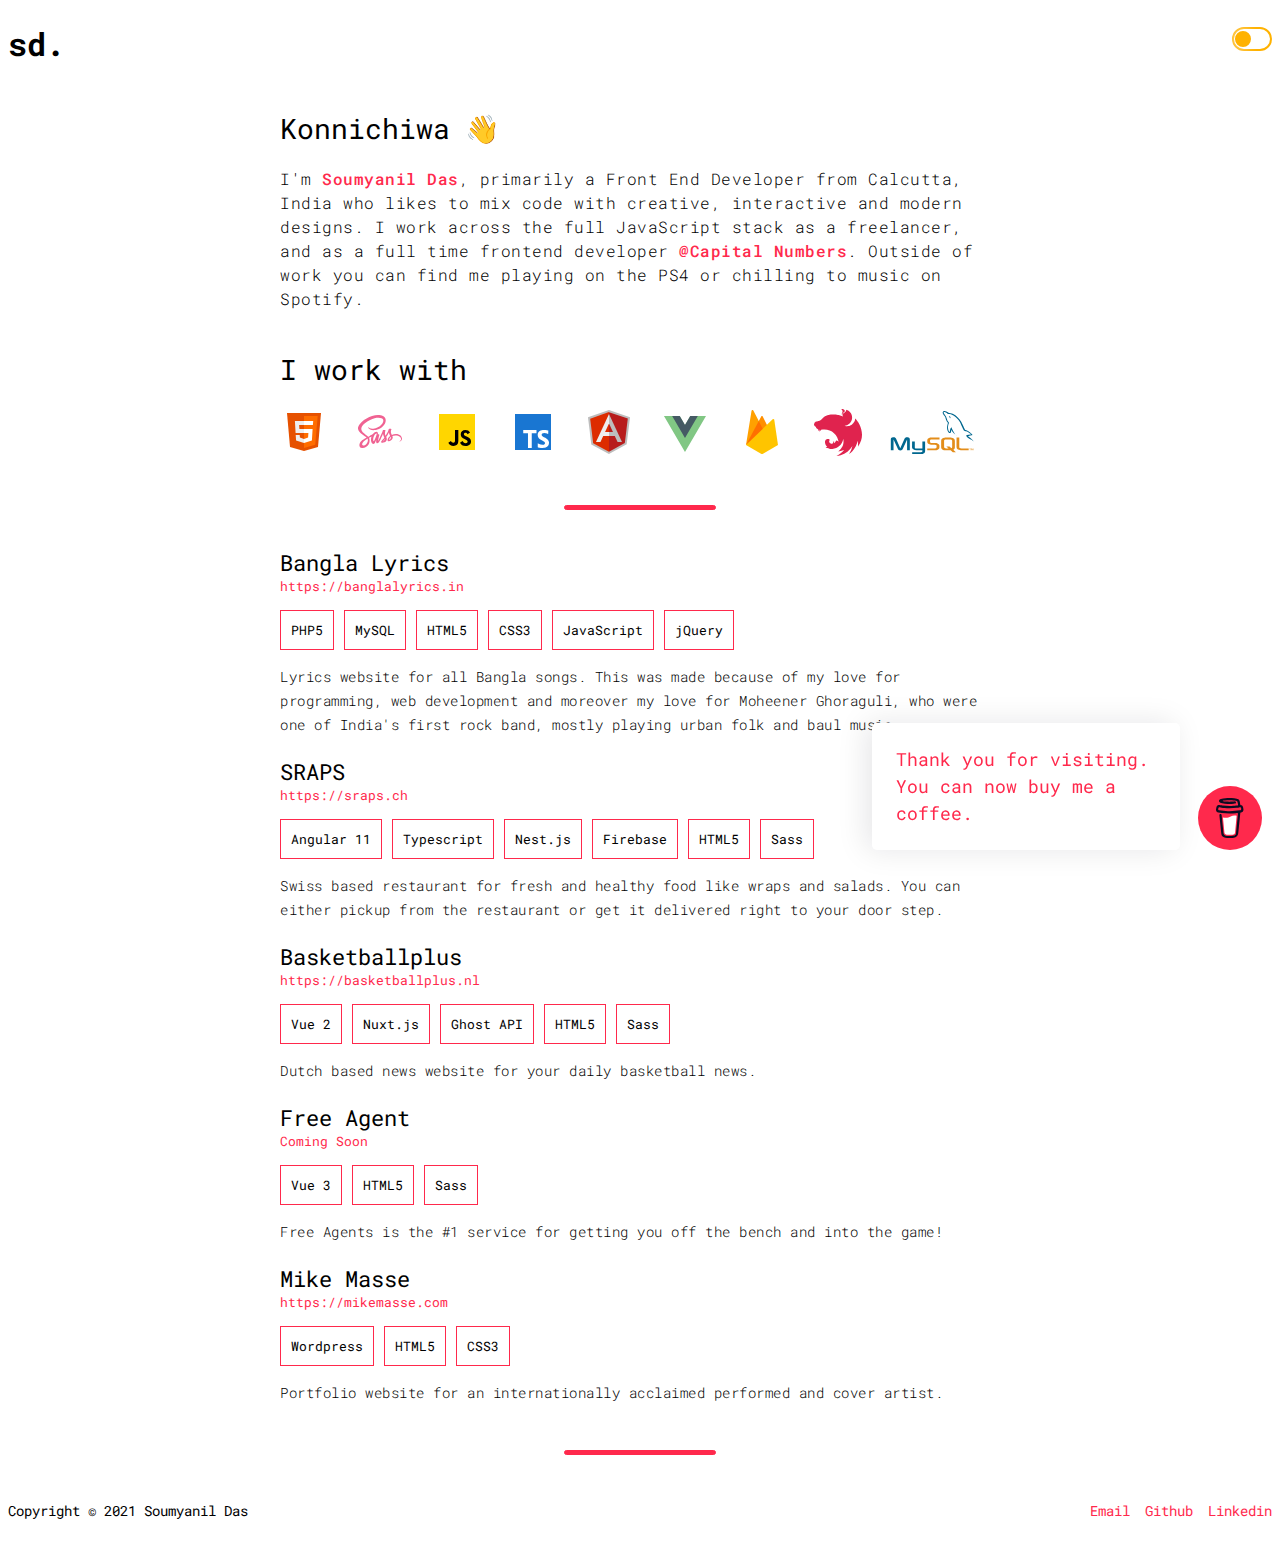
==== index.html @ 46178920 "added stack for each project listing. Fixed issue with light/dark mode" ====
<!DOCTYPE html>
<html lang="en">

<head>
  <meta charset="utf-8">
  <meta http-equiv="X-UA-Compatible" content="IE=edge">
  <meta name="viewport" content="width=device-width, initial-scale=1.0">
  <meta http-equiv="content-type" content="text/html; charset=utf-8">
  <meta name="description" content="Soumyanil Das, primarily a Front End Developer from Calcutta">

  <meta property="og:type" content="website">
  <meta property="og:title" content="Soumyanil Das | Front End Developer">
  <meta property="og:description" content="Soumyanil Das, primarily a Front End Developer from Calcutta">
  <meta property="og:url" content="https://www.soumyanildas.com/">
  <meta property="og:site_name" content="Soumyanil Das | Front End Developer">
  <link rel="icon" href="img/favicon.ico" type="image/x-icon">
  <link rel="apple-touch-icon" sizes="144x144" href="img/apple-touch-icon-ipad-retina.png" />
  <link rel="apple-touch-icon" sizes="114x114" href="img/apple-touch-icon-iphone-retina.png" />
  <link rel="apple-touch-icon" sizes="72x72" href="img/apple-touch-icon-ipad.png" />
  <link rel="apple-touch-icon" sizes="57x57" href="img/apple-touch-icon-iphone.png" />

  <link href="https://fonts.googleapis.com/css?family=Roboto+Mono:100,200,300,400,500,700" rel="stylesheet">
  <link rel="stylesheet" href="./css/style.min.css">
  <link rel="stylesheet" href="./css/animate.min.css">
  <title>Soumyanil Das | Front End Developer</title>
</head>

<body class="light">
  <div class="wrapper animated fadeIn">
    <header class="page-header">
      <nav>
        <h1 class="logo">sd.</h1>
        <div class="toggle-box">
          <input type="checkbox" name="checkbox1" id="toggle-box-checkbox" />
          <label for="toggle-box-checkbox" class="toggle-box-label-left"></label><label for="toggle-box-checkbox" class="toggle-box-label"></label>
        </div>
      </nav>
    </header>
    <main class="page-main">
      <section class="greetings">
        <span class="greetings-message"></span><span class="hello">👋</span>
      </section>
      <section class="about-me">
        <div>
          I'm <span class="highlight">Soumyanil Das</span>, primarily a Front End Developer from Calcutta, India who likes to mix code with creative,
          interactive and modern designs.
          I work across the full JavaScript stack as a freelancer, and as a full time frontend developer
          <a rel="nofollow" href="https://www.capitalnumbers.com" target="_blank">@Capital Numbers</a>. Outside of work
          you can find me
          playing on the PS4 or chilling
          to music on Spotify.
        </div>
      </section>
      <!-- <hr /> -->
      <section class="work-with">
        <div class="title">I work with</div>
        <div class="my-stack">
          <div class="stack-item" title="HTML5"><img src="./img/icons/html5.svg" alt="HTML5" /></div>
          <div class="stack-item" title="Sass"><img src="./img/icons/sass.svg" alt="Sass" /></div>
          <div class="stack-item" title="Javascript"><img src="./img/icons/javascript.svg" alt="Javascript" /></div>
          <div class="stack-item" title="Typescript"><img src="./img/icons/typescript.svg" alt="Typescript" /></div>
          <div class="stack-item" title="Angular"><img src="./img/icons/angular.svg" alt="Angular" /></div>
          <div class="stack-item" title="VueJS"><img src="./img/icons/vuejs.svg" alt="VueJS" /></div>
          <div class="stack-item" title="Firebase"><img src="./img/icons/firebase.svg" alt="Firebase" /></div>
          <div class="stack-item" title="NestJS"><img src="./img/icons/nestjs.svg" alt="NestJS" /></div>
          <div class="stack-item my-sql" title="MySQL"><img src="./img/icons/mysql.svg" alt="MySQL" /></div>
        </div>
      </section>
      <hr />
      <section class="portfolio-work">
        <section class="portfolio">
          <div class="portfolio-link-wrapper">
            <span class="portfolio-website">Bangla Lyrics</span>
            <span class="portfolio-link"><a href="https://banglalyrics.in" target="_blank">https://banglalyrics.in</a></span>
            <div class="portfolio-stack-wrapper">
              <div class="stack-name">PHP5</div>
              <div class="stack-name">MySQL</div>
              <div class="stack-name">HTML5</div>
              <div class="stack-name">CSS3</div>
              <div class="stack-name">JavaScript</div>
              <div class="stack-name">jQuery</div>
            </div>
          </div>
          <div class="portfolio-description">
            Lyrics website for all Bangla songs. This was made because of my love for programming, web development and
            moreover my love for Moheener Ghoraguli, who
            were one of India's first rock band, mostly playing urban folk and baul music.
          </div>
        </section>
        <section class="portfolio">
          <div class="portfolio-link-wrapper">
            <span class="portfolio-website">SRAPS</span>
            <span class="portfolio-link"><a href="https://sraps.ch" rel="nofollow" target="_blank">https://sraps.ch</a></span>
            <div class="portfolio-stack-wrapper">
              <div class="stack-name">Angular 11</div>
              <div class="stack-name">Typescript</div>
              <div class="stack-name">Nest.js</div>
              <div class="stack-name">Firebase</div>
              <div class="stack-name">HTML5</div>
              <div class="stack-name">Sass</div>
            </div>
          </div>
          <div class="portfolio-description">
            Swiss based restaurant for fresh and healthy food like wraps and salads. You can either pickup from the restaurant or get it delivered right to your door step.
          </div>
        </section>
        <section class="portfolio">
          <div class="portfolio-link-wrapper">
            <span class="portfolio-website">Basketballplus</span>
            <span class="portfolio-link"><a href="https://basketballplus.nl" rel="nofollow" target="_blank">https://basketballplus.nl</a></span>
            <div class="portfolio-stack-wrapper">
              <div class="stack-name">Vue 2</div>
              <div class="stack-name">Nuxt.js</div>
              <div class="stack-name">Ghost API</div>
              <div class="stack-name">HTML5</div>
              <div class="stack-name">Sass</div>
            </div>
          </div>
          <div class="portfolio-description">
            Dutch based news website for your daily basketball news.
          </div>
        </section>
        <section class="portfolio">
          <div class="portfolio-link-wrapper">
            <span class="portfolio-website">Free Agent</span>
            <span class="portfolio-link">Coming Soon</span>
            <div class="portfolio-stack-wrapper">
              <div class="stack-name">Vue 3</div>
              <div class="stack-name">HTML5</div>
              <div class="stack-name">Sass</div>
            </div>
          </div>
          <div class="portfolio-description">
            Free Agents is the #1 service for getting you off the bench and into the game!
          </div>
        </section>
        <section class="portfolio">
          <div class="portfolio-link-wrapper">
            <span class="portfolio-website">Mike Masse</span>
            <span class="portfolio-link"><a href="https://mikemasse.com" rel="nofollow" target="_blank">https://mikemasse.com</a></span>
            <div class="portfolio-stack-wrapper">
              <div class="stack-name">Wordpress</div>
              <div class="stack-name">HTML5</div>
              <div class="stack-name">CSS3</div>
            </div>
          </div>
          <div class="portfolio-description">
            Portfolio website for an internationally acclaimed performed and cover artist.
          </div>
        </section>
      </section>
      <hr />
    </main>
    <footer class="page-footer">
      <div class="copyright">
        Copyright &copy; 2021 Soumyanil Das
      </div>
      <ul>
        <li><a href="mailto:info@soumyanildas.com">Email</a></li>
        <li><a href="https://github.com/soumyanildas" target="_blank">Github</a></li>
        <li><a href="https://www.linkedin.com/in/soumyanil-das/" target="_blank">Linkedin</a></li>
      </ul>
    </footer>
    <div class="buy-me-coffee-widget">
      <div class="buy-me-coffee">
        <a href="https://www.buymeacoffee.com/soumyanil" target="_blank" rel="nofollow" class="coffee-cup">
          <img src="./img/coffee-cup.svg" alt="coffee-cup">
        </a>
        <div class="buy-me-coffee-text">
          Thank you for visiting. You can now buy me a coffee.
        </div>
      </div>
    </div>
  </div>
  <script src="js/main.min.js"></script>
</body>

</html>
---- css/style.min.css ----
::selection{background:#ff294c;color:#fff}::-moz-selection{background:#ff294c;color:#fff}*{font-family:"Roboto Mono"}body.light{background-color:#fff;color:#000}body.dark{background-color:#000;color:#fff}.wrapper{display:flex;flex-direction:column;min-height:100%}.page-header nav{display:flex;flex-wrap:wrap;justify-content:space-between;align-items:center}.page-header nav ul{list-style-type:none;display:inline-flex}.page-header nav ul li a{color:#ff294c;text-decoration:none}.page-header nav ul li a:hover{text-decoration:underline}.page-header nav .logo{margin-top:14px;font-size:32px}.page-header nav .logo.dark{color:#fff}.page-header nav .logo.light{color:#000}.page-main{display:flex;flex-direction:column;justify-content:center;align-items:center;min-height:600px;max-width:720px;padding:24px 0;margin:auto;width:100%}.page-main .greetings{width:100%}.page-main .greetings .greetings-message{font-size:28px}.page-main .greetings .hello{font-size:28px;margin-left:15px}.page-main .title{width:100%;font-size:28px}.page-main .about-me{width:100%;margin-top:20px;letter-spacing:.5px;font-weight:300;line-height:24px}.page-main .about-me .highlight{color:#ff294c;font-weight:500}.page-main .about-me a{color:#ff294c;text-decoration:none;font-weight:500}.page-main .about-me a:hover{text-decoration:underline}.page-main .work-with{width:100%;margin-top:40px;margin-bottom:20px}.page-main .work-with .title{width:100%;font-size:28px}.page-main .work-with .my-stack{display:flex;align-items:center;justify-content:space-between;flex-wrap:wrap}.page-main .work-with .my-stack .stack-item{margin-right:25px;margin-top:20px}.page-main .work-with .my-stack .stack-item img{width:48px}.page-main .work-with .my-stack .ionic img,.page-main .work-with .my-stack .my-sql img{width:85px}.page-main hr{margin-top:25px;width:150px;height:3px;border:1px solid #ff294c;background-color:#ff294c;border-radius:5px}.page-main .portfolio-work{margin-top:10px;margin-bottom:20px}.page-main .portfolio-work .portfolio{width:100%;margin-top:20px}.page-main .portfolio-work .portfolio .portfolio-link-wrapper{display:flex;flex-direction:column}.page-main .portfolio-work .portfolio .portfolio-link-wrapper .portfolio-website{font-size:22px}.page-main .portfolio-work .portfolio .portfolio-link-wrapper .portfolio-link{font-size:13px;color:#ff294c}.page-main .portfolio-work .portfolio .portfolio-link-wrapper .portfolio-link a{color:#ff294c;text-decoration:none}.page-main .portfolio-work .portfolio .portfolio-link-wrapper .portfolio-link a:hover{text-decoration:underline}.page-main .portfolio-work .portfolio .portfolio-link-wrapper .portfolio-stack-wrapper{display:flex}@media (max-width:575.98px){.page-main .portfolio-work .portfolio .portfolio-link-wrapper .portfolio-stack-wrapper{flex-wrap:wrap}}.page-main .portfolio-work .portfolio .portfolio-link-wrapper .portfolio-stack-wrapper .stack-name{margin-top:15px;margin-right:10px;border:1px solid #ff294c;padding:10px;font-size:13px;cursor:pointer}@media (max-width:575.98px){.page-main .portfolio-work .portfolio .portfolio-link-wrapper .portfolio-stack-wrapper .stack-name{padding:8px;font-size:12px}}.page-main .portfolio-work .portfolio .portfolio-link-wrapper .portfolio-stack-wrapper .stack-name:hover{background-color:#ff294c}.page-main .portfolio-work .portfolio .portfolio-description{margin-top:15px;letter-spacing:.5px;font-weight:300;line-height:24px;font-size:14px}.page-footer{display:flex;justify-content:space-between;align-items:center;margin-top:0;font-size:14px}@media (max-width:575.98px){.page-footer{flex-direction:column;justify-content:center}}.page-footer ul{list-style-type:none;display:inline-flex}@media (max-width:575.98px){.page-footer ul{padding-left:0}}.page-footer ul li a{color:#ff294c;text-decoration:none;margin-left:15px}@media (max-width:575.98px){.page-footer ul li a{margin-left:0;margin-right:15px}}.page-footer ul li a:hover{text-decoration:underline}.toggle-box-label-left:empty{margin-left:-10px}.toggle-box-label-left:before{box-sizing:border-box;margin:0;padding:0;-webkit-transition:.25s ease-in-out;-moz-transition:.25s ease-in-out;-o-transition:.25s ease-in-out;transition:.25s ease-in-out;outline:0;content:"";display:block;position:absolute;z-index:1;line-height:34px;text-indent:40px;height:16px;width:16px;margin:4px -5px 4px 4px;-webkit-border-radius:100%;-moz-border-radius:100%;border-radius:100%;right:26px;bottom:0;background:#ffb200;transform:rotate(-45deg);box-shadow:0 0 10px #fff}.toggle-box-label-left:after{box-sizing:border-box;margin:0;padding:0;-webkit-transition:.25s ease-in-out;-moz-transition:.25s ease-in-out;-o-transition:.25s ease-in-out;transition:.25s ease-in-out;outline:0;content:"";display:inline-block;width:40px;height:24px;-webkit-border-radius:16px;-moz-border-radius:16px;border-radius:16px;background:rgba(255,255,255,.15);vertical-align:middle;border:2px solid #ffb200}.toggle-box input[type=checkbox]{position:absolute;top:-5000px;height:0;width:0;opacity:0;border:none;outline:0}.toggle-box input[type=checkbox]:active{position:absolute;top:-5000px;height:0;width:0;opacity:0;border:none;outline:0}.toggle-box input[type=checkbox]:checked+.toggle-box-label-left{color:rgba(149,149,149,.51);font-weight:400}.toggle-box input[type=checkbox]:checked+.toggle-box-label-left:before{right:17px;box-shadow:5px 5px 0 0 #eee;background:0 0}.toggle-box input[type=checkbox]:checked+.toggle-box-label-left:after{background:rgba(0,0,0,.15);border:2px solid #fff}.toggle-box input[type=checkbox]:checked+.toggle-box-label-left+.toggle-box-label{color:rgba(250,250,250,.51);font-weight:700}.toggle-box label{display:inline-block;position:relative;padding:0;margin-bottom:20px;font-size:14px;line-height:16px;cursor:pointer;color:rgba(149,149,149,.51);font-weight:400}.toggle-box input[type=checkbox]+.toggle-box-label-left{color:rgba(250,250,250,.51);font-weight:700}.buy-me-coffee-widget{position:fixed;bottom:50px;right:18px}.buy-me-coffee-widget .buy-me-coffee{background-color:#ff294c;width:64px;height:64px;border-radius:50%;display:flex}.buy-me-coffee-widget .buy-me-coffee .coffee-cup{width:100%;display:flex;justify-content:center;align-items:center;outline:0}.buy-me-coffee-widget .buy-me-coffee .coffee-cup:hover+.buy-me-coffee-text{opacity:1}.buy-me-coffee-widget .buy-me-coffee .coffee-cup img{width:40px;height:40px}.buy-me-coffee-widget .buy-me-coffee .buy-me-coffee-text{opacity:0;position:fixed;width:auto;max-width:260px;bottom:50px;right:100px;background-color:#fff;color:#ff294c;border-radius:5px;font-size:18px;line-height:1.5;box-shadow:rgba(13,12,34,.1) -6px 0 30px;padding:23px 24px;-webkit-transition:opacity .5s ease;-moz-transition:opacity .5s ease;-o-transition:opacity .5s ease;transition:opacity .5s ease}
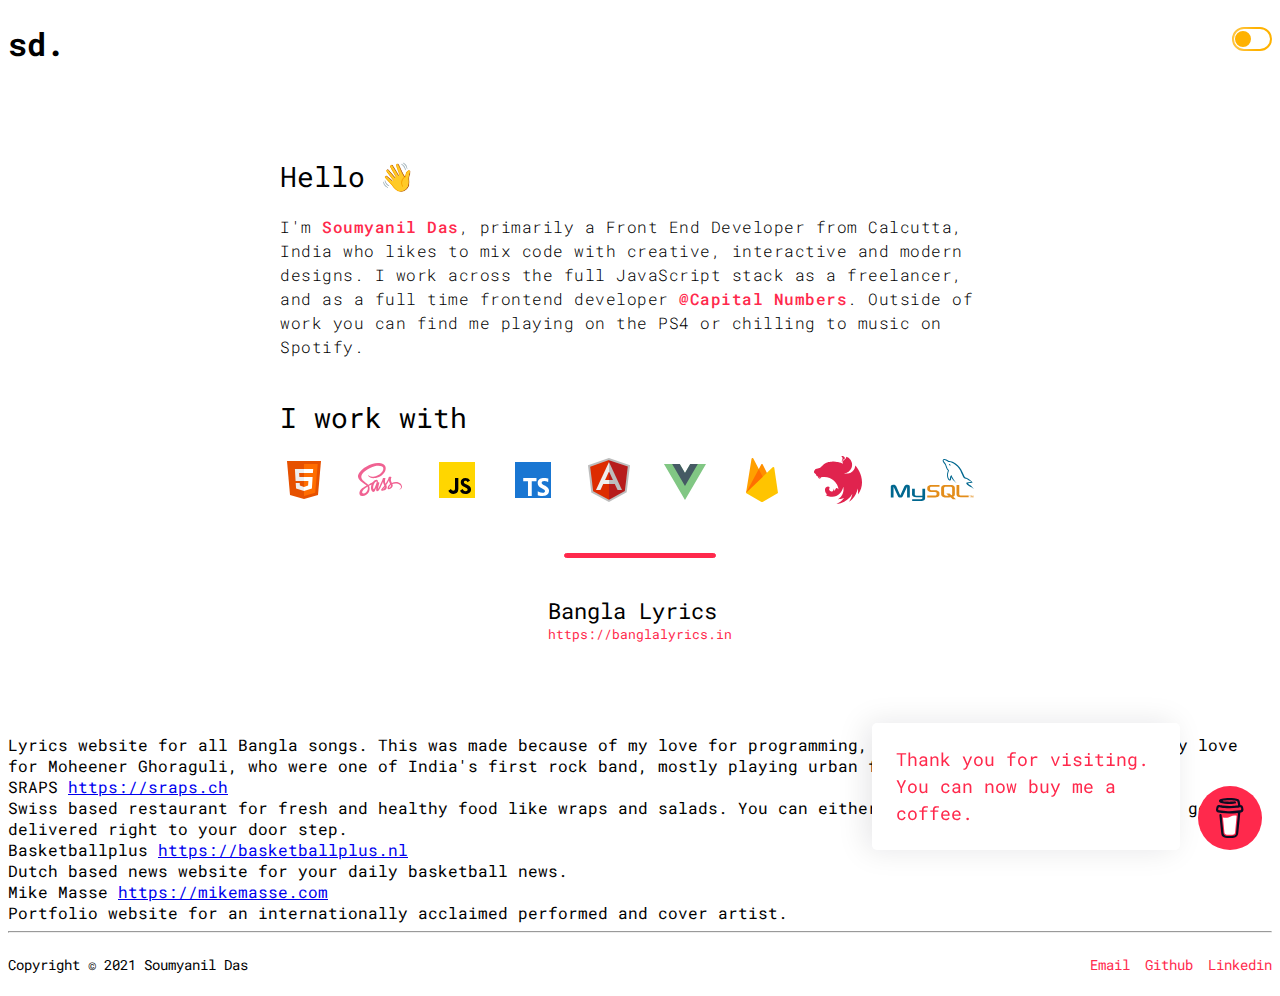
==== commit f632f19e: "removed freeagent; removed tech stack for projects" ====
--- a/index.html
+++ b/index.html
@@ -72,13 +72,6 @@
           <div class="portfolio-link-wrapper">
             <span class="portfolio-website">Bangla Lyrics</span>
             <span class="portfolio-link"><a href="https://banglalyrics.in" target="_blank">https://banglalyrics.in</a></span>
-            <div class="portfolio-stack-wrapper">
-              <div class="stack-name">PHP5</div>
-              <div class="stack-name">MySQL</div>
-              <div class="stack-name">HTML5</div>
-              <div class="stack-name">CSS3</div>
-              <div class="stack-name">JavaScript</div>
-              <div class="stack-name">jQuery</div>
             </div>
           </div>
           <div class="portfolio-description">
@@ -91,13 +84,6 @@
           <div class="portfolio-link-wrapper">
             <span class="portfolio-website">SRAPS</span>
             <span class="portfolio-link"><a href="https://sraps.ch" rel="nofollow" target="_blank">https://sraps.ch</a></span>
-            <div class="portfolio-stack-wrapper">
-              <div class="stack-name">Angular 11</div>
-              <div class="stack-name">Typescript</div>
-              <div class="stack-name">Nest.js</div>
-              <div class="stack-name">Firebase</div>
-              <div class="stack-name">HTML5</div>
-              <div class="stack-name">Sass</div>
             </div>
           </div>
           <div class="portfolio-description">
@@ -108,12 +94,6 @@
           <div class="portfolio-link-wrapper">
             <span class="portfolio-website">Basketballplus</span>
             <span class="portfolio-link"><a href="https://basketballplus.nl" rel="nofollow" target="_blank">https://basketballplus.nl</a></span>
-            <div class="portfolio-stack-wrapper">
-              <div class="stack-name">Vue 2</div>
-              <div class="stack-name">Nuxt.js</div>
-              <div class="stack-name">Ghost API</div>
-              <div class="stack-name">HTML5</div>
-              <div class="stack-name">Sass</div>
             </div>
           </div>
           <div class="portfolio-description">
@@ -122,27 +102,8 @@
         </section>
         <section class="portfolio">
           <div class="portfolio-link-wrapper">
-            <span class="portfolio-website">Free Agent</span>
-            <span class="portfolio-link">Coming Soon</span>
-            <div class="portfolio-stack-wrapper">
-              <div class="stack-name">Vue 3</div>
-              <div class="stack-name">HTML5</div>
-              <div class="stack-name">Sass</div>
-            </div>
-          </div>
-          <div class="portfolio-description">
-            Free Agents is the #1 service for getting you off the bench and into the game!
-          </div>
-        </section>
-        <section class="portfolio">
-          <div class="portfolio-link-wrapper">
             <span class="portfolio-website">Mike Masse</span>
             <span class="portfolio-link"><a href="https://mikemasse.com" rel="nofollow" target="_blank">https://mikemasse.com</a></span>
-            <div class="portfolio-stack-wrapper">
-              <div class="stack-name">Wordpress</div>
-              <div class="stack-name">HTML5</div>
-              <div class="stack-name">CSS3</div>
-            </div>
           </div>
           <div class="portfolio-description">
             Portfolio website for an internationally acclaimed performed and cover artist.
--- a/css/style.min.css
+++ b/css/style.min.css
@@ -1 +1 @@
-::selection{background:#ff294c;color:#fff}::-moz-selection{background:#ff294c;color:#fff}*{font-family:"Roboto Mono"}body.light{background-color:#fff;color:#000}body.dark{background-color:#000;color:#fff}.wrapper{display:flex;flex-direction:column;min-height:100%}.page-header nav{display:flex;flex-wrap:wrap;justify-content:space-between;align-items:center}.page-header nav ul{list-style-type:none;display:inline-flex}.page-header nav ul li a{color:#ff294c;text-decoration:none}.page-header nav ul li a:hover{text-decoration:underline}.page-header nav .logo{margin-top:14px;font-size:32px}.page-header nav .logo.dark{color:#fff}.page-header nav .logo.light{color:#000}.page-main{display:flex;flex-direction:column;justify-content:center;align-items:center;min-height:600px;max-width:720px;padding:24px 0;margin:auto;width:100%}.page-main .greetings{width:100%}.page-main .greetings .greetings-message{font-size:28px}.page-main .greetings .hello{font-size:28px;margin-left:15px}.page-main .title{width:100%;font-size:28px}.page-main .about-me{width:100%;margin-top:20px;letter-spacing:.5px;font-weight:300;line-height:24px}.page-main .about-me .highlight{color:#ff294c;font-weight:500}.page-main .about-me a{color:#ff294c;text-decoration:none;font-weight:500}.page-main .about-me a:hover{text-decoration:underline}.page-main .work-with{width:100%;margin-top:40px;margin-bottom:20px}.page-main .work-with .title{width:100%;font-size:28px}.page-main .work-with .my-stack{display:flex;align-items:center;justify-content:space-between;flex-wrap:wrap}.page-main .work-with .my-stack .stack-item{margin-right:25px;margin-top:20px}.page-main .work-with .my-stack .stack-item img{width:48px}.page-main .work-with .my-stack .ionic img,.page-main .work-with .my-stack .my-sql img{width:85px}.page-main hr{margin-top:25px;width:150px;height:3px;border:1px solid #ff294c;background-color:#ff294c;border-radius:5px}.page-main .portfolio-work{margin-top:10px;margin-bottom:20px}.page-main .portfolio-work .portfolio{width:100%;margin-top:20px}.page-main .portfolio-work .portfolio .portfolio-link-wrapper{display:flex;flex-direction:column}.page-main .portfolio-work .portfolio .portfolio-link-wrapper .portfolio-website{font-size:22px}.page-main .portfolio-work .portfolio .portfolio-link-wrapper .portfolio-link{font-size:13px;color:#ff294c}.page-main .portfolio-work .portfolio .portfolio-link-wrapper .portfolio-link a{color:#ff294c;text-decoration:none}.page-main .portfolio-work .portfolio .portfolio-link-wrapper .portfolio-link a:hover{text-decoration:underline}.page-main .portfolio-work .portfolio .portfolio-link-wrapper .portfolio-stack-wrapper{display:flex}@media (max-width:575.98px){.page-main .portfolio-work .portfolio .portfolio-link-wrapper .portfolio-stack-wrapper{flex-wrap:wrap}}.page-main .portfolio-work .portfolio .portfolio-link-wrapper .portfolio-stack-wrapper .stack-name{margin-top:15px;margin-right:10px;border:1px solid #ff294c;padding:10px;font-size:13px;cursor:pointer}@media (max-width:575.98px){.page-main .portfolio-work .portfolio .portfolio-link-wrapper .portfolio-stack-wrapper .stack-name{padding:8px;font-size:12px}}.page-main .portfolio-work .portfolio .portfolio-link-wrapper .portfolio-stack-wrapper .stack-name:hover{background-color:#ff294c}.page-main .portfolio-work .portfolio .portfolio-description{margin-top:15px;letter-spacing:.5px;font-weight:300;line-height:24px;font-size:14px}.page-footer{display:flex;justify-content:space-between;align-items:center;margin-top:0;font-size:14px}@media (max-width:575.98px){.page-footer{flex-direction:column;justify-content:center}}.page-footer ul{list-style-type:none;display:inline-flex}@media (max-width:575.98px){.page-footer ul{padding-left:0}}.page-footer ul li a{color:#ff294c;text-decoration:none;margin-left:15px}@media (max-width:575.98px){.page-footer ul li a{margin-left:0;margin-right:15px}}.page-footer ul li a:hover{text-decoration:underline}.toggle-box-label-left:empty{margin-left:-10px}.toggle-box-label-left:before{box-sizing:border-box;margin:0;padding:0;-webkit-transition:.25s ease-in-out;-moz-transition:.25s ease-in-out;-o-transition:.25s ease-in-out;transition:.25s ease-in-out;outline:0;content:"";display:block;position:absolute;z-index:1;line-height:34px;text-indent:40px;height:16px;width:16px;margin:4px -5px 4px 4px;-webkit-border-radius:100%;-moz-border-radius:100%;border-radius:100%;right:26px;bottom:0;background:#ffb200;transform:rotate(-45deg);box-shadow:0 0 10px #fff}.toggle-box-label-left:after{box-sizing:border-box;margin:0;padding:0;-webkit-transition:.25s ease-in-out;-moz-transition:.25s ease-in-out;-o-transition:.25s ease-in-out;transition:.25s ease-in-out;outline:0;content:"";display:inline-block;width:40px;height:24px;-webkit-border-radius:16px;-moz-border-radius:16px;border-radius:16px;background:rgba(255,255,255,.15);vertical-align:middle;border:2px solid #ffb200}.toggle-box input[type=checkbox]{position:absolute;top:-5000px;height:0;width:0;opacity:0;border:none;outline:0}.toggle-box input[type=checkbox]:active{position:absolute;top:-5000px;height:0;width:0;opacity:0;border:none;outline:0}.toggle-box input[type=checkbox]:checked+.toggle-box-label-left{color:rgba(149,149,149,.51);font-weight:400}.toggle-box input[type=checkbox]:checked+.toggle-box-label-left:before{right:17px;box-shadow:5px 5px 0 0 #eee;background:0 0}.toggle-box input[type=checkbox]:checked+.toggle-box-label-left:after{background:rgba(0,0,0,.15);border:2px solid #fff}.toggle-box input[type=checkbox]:checked+.toggle-box-label-left+.toggle-box-label{color:rgba(250,250,250,.51);font-weight:700}.toggle-box label{display:inline-block;position:relative;padding:0;margin-bottom:20px;font-size:14px;line-height:16px;cursor:pointer;color:rgba(149,149,149,.51);font-weight:400}.toggle-box input[type=checkbox]+.toggle-box-label-left{color:rgba(250,250,250,.51);font-weight:700}.buy-me-coffee-widget{position:fixed;bottom:50px;right:18px}.buy-me-coffee-widget .buy-me-coffee{background-color:#ff294c;width:64px;height:64px;border-radius:50%;display:flex}.buy-me-coffee-widget .buy-me-coffee .coffee-cup{width:100%;display:flex;justify-content:center;align-items:center;outline:0}.buy-me-coffee-widget .buy-me-coffee .coffee-cup:hover+.buy-me-coffee-text{opacity:1}.buy-me-coffee-widget .buy-me-coffee .coffee-cup img{width:40px;height:40px}.buy-me-coffee-widget .buy-me-coffee .buy-me-coffee-text{opacity:0;position:fixed;width:auto;max-width:260px;bottom:50px;right:100px;background-color:#fff;color:#ff294c;border-radius:5px;font-size:18px;line-height:1.5;box-shadow:rgba(13,12,34,.1) -6px 0 30px;padding:23px 24px;-webkit-transition:opacity .5s ease;-moz-transition:opacity .5s ease;-o-transition:opacity .5s ease;transition:opacity .5s ease}+::selection{background:#ff294c;color:#fff}::-moz-selection{background:#ff294c;color:#fff}*{font-family:"Roboto Mono"}body.light{background-color:#fff;color:#000}body.dark{background-color:#000;color:#fff}.wrapper{display:flex;flex-direction:column;min-height:100%}.page-header nav{display:flex;flex-wrap:wrap;justify-content:space-between;align-items:center}.page-header nav ul{list-style-type:none;display:inline-flex}.page-header nav ul li a{color:#ff294c;text-decoration:none}.page-header nav ul li a:hover{text-decoration:underline}.page-header nav .logo{margin-top:14px;font-size:32px}.page-main{display:flex;flex-direction:column;justify-content:center;align-items:center;min-height:600px;max-width:720px;padding:24px 0;margin:auto;width:100%}.page-main .greetings{width:100%}.page-main .greetings .greetings-message{font-size:28px}.page-main .greetings .hello{font-size:28px;margin-left:15px}.page-main .title{width:100%;font-size:28px}.page-main .about-me{width:100%;margin-top:20px;letter-spacing:.5px;font-weight:300;line-height:24px}.page-main .about-me .highlight{color:#ff294c;font-weight:500}.page-main .about-me a{color:#ff294c;text-decoration:none;font-weight:500}.page-main .about-me a:hover{text-decoration:underline}.page-main .work-with{width:100%;margin-top:40px;margin-bottom:20px}.page-main .work-with .title{width:100%;font-size:28px}.page-main .work-with .my-stack{display:flex;align-items:center;justify-content:space-between;flex-wrap:wrap}.page-main .work-with .my-stack .stack-item{margin-right:25px;margin-top:20px}.page-main .work-with .my-stack .stack-item img{width:48px}.page-main .work-with .my-stack .ionic img,.page-main .work-with .my-stack .my-sql img{width:85px}.page-main hr{margin-top:25px;width:150px;height:3px;border:1px solid #ff294c;background-color:#ff294c;border-radius:5px}.page-main .portfolio-work{margin-top:10px;margin-bottom:20px}.page-main .portfolio-work .portfolio{width:100%;margin-top:20px}.page-main .portfolio-work .portfolio .portfolio-link-wrapper{display:flex;flex-direction:column}.page-main .portfolio-work .portfolio .portfolio-link-wrapper .portfolio-website{font-size:22px}.page-main .portfolio-work .portfolio .portfolio-link-wrapper .portfolio-link{font-size:13px;color:#ff294c}.page-main .portfolio-work .portfolio .portfolio-link-wrapper .portfolio-link a{color:#ff294c;text-decoration:none}.page-main .portfolio-work .portfolio .portfolio-link-wrapper .portfolio-link a:hover{text-decoration:underline}.page-main .portfolio-work .portfolio .portfolio-link-wrapper .portfolio-stack-wrapper{display:flex}@media (max-width:575.98px){.page-main .portfolio-work .portfolio .portfolio-link-wrapper .portfolio-stack-wrapper{flex-wrap:wrap}}.page-main .portfolio-work .portfolio .portfolio-link-wrapper .portfolio-stack-wrapper .stack-name{margin-top:15px;margin-right:10px;border:1px solid #ff294c;padding:10px;font-size:13px;cursor:pointer}@media (max-width:575.98px){.page-main .portfolio-work .portfolio .portfolio-link-wrapper .portfolio-stack-wrapper .stack-name{padding:8px;font-size:12px}}.page-main .portfolio-work .portfolio .portfolio-link-wrapper .portfolio-stack-wrapper .stack-name:hover{background-color:#ff294c}.page-main .portfolio-work .portfolio .portfolio-description{margin-top:15px;letter-spacing:.5px;font-weight:300;line-height:24px;font-size:14px}.light .stack-name:hover{color:#fff}.page-footer{display:flex;justify-content:space-between;align-items:center;margin-top:0;font-size:14px}@media (max-width:575.98px){.page-footer{flex-direction:column;justify-content:center}}.page-footer ul{list-style-type:none;display:inline-flex}@media (max-width:575.98px){.page-footer ul{padding-left:0}}.page-footer ul li a{color:#ff294c;text-decoration:none;margin-left:15px}@media (max-width:575.98px){.page-footer ul li a{margin-left:0;margin-right:15px}}.page-footer ul li a:hover{text-decoration:underline}.toggle-box-label-left:empty{margin-left:-10px}.toggle-box-label-left:before{box-sizing:border-box;margin:0;padding:0;-webkit-transition:.25s ease-in-out;-moz-transition:.25s ease-in-out;-o-transition:.25s ease-in-out;transition:.25s ease-in-out;outline:0;content:"";display:block;position:absolute;z-index:1;line-height:34px;text-indent:40px;height:16px;width:16px;margin:4px -5px 4px 4px;-webkit-border-radius:100%;-moz-border-radius:100%;border-radius:100%;right:26px;bottom:0;background:#ffb200;transform:rotate(-45deg);box-shadow:0 0 10px #fff}.toggle-box-label-left:after{box-sizing:border-box;margin:0;padding:0;-webkit-transition:.25s ease-in-out;-moz-transition:.25s ease-in-out;-o-transition:.25s ease-in-out;transition:.25s ease-in-out;outline:0;content:"";display:inline-block;width:40px;height:24px;-webkit-border-radius:16px;-moz-border-radius:16px;border-radius:16px;background:rgba(255,255,255,.15);vertical-align:middle;border:2px solid #ffb200}.toggle-box input[type=checkbox]{position:absolute;top:-5000px;height:0;width:0;opacity:0;border:none;outline:0}.toggle-box input[type=checkbox]:active{position:absolute;top:-5000px;height:0;width:0;opacity:0;border:none;outline:0}.toggle-box input[type=checkbox]:checked+.toggle-box-label-left{color:rgba(149,149,149,.51);font-weight:400}.toggle-box input[type=checkbox]:checked+.toggle-box-label-left:before{right:17px;box-shadow:5px 5px 0 0 #eee;background:0 0}.toggle-box input[type=checkbox]:checked+.toggle-box-label-left:after{background:rgba(0,0,0,.15);border:2px solid #fff}.toggle-box input[type=checkbox]:checked+.toggle-box-label-left+.toggle-box-label{color:rgba(250,250,250,.51);font-weight:700}.toggle-box label{display:inline-block;position:relative;padding:0;margin-bottom:20px;font-size:14px;line-height:16px;cursor:pointer;color:rgba(149,149,149,.51);font-weight:400}.toggle-box input[type=checkbox]+.toggle-box-label-left{color:rgba(250,250,250,.51);font-weight:700}.buy-me-coffee-widget{position:fixed;bottom:50px;right:18px}.buy-me-coffee-widget .buy-me-coffee{background-color:#ff294c;width:64px;height:64px;border-radius:50%;display:flex}.buy-me-coffee-widget .buy-me-coffee .coffee-cup{width:100%;display:flex;justify-content:center;align-items:center;outline:0}.buy-me-coffee-widget .buy-me-coffee .coffee-cup:hover+.buy-me-coffee-text{opacity:1}.buy-me-coffee-widget .buy-me-coffee .coffee-cup img{width:40px;height:40px}.buy-me-coffee-widget .buy-me-coffee .buy-me-coffee-text{opacity:0;position:fixed;width:auto;max-width:260px;bottom:50px;right:100px;background-color:#fff;color:#ff294c;border-radius:5px;font-size:18px;line-height:1.5;box-shadow:rgba(13,12,34,.1) -6px 0 30px;padding:23px 24px;-webkit-transition:opacity .5s ease;-moz-transition:opacity .5s ease;-o-transition:opacity .5s ease;transition:opacity .5s ease}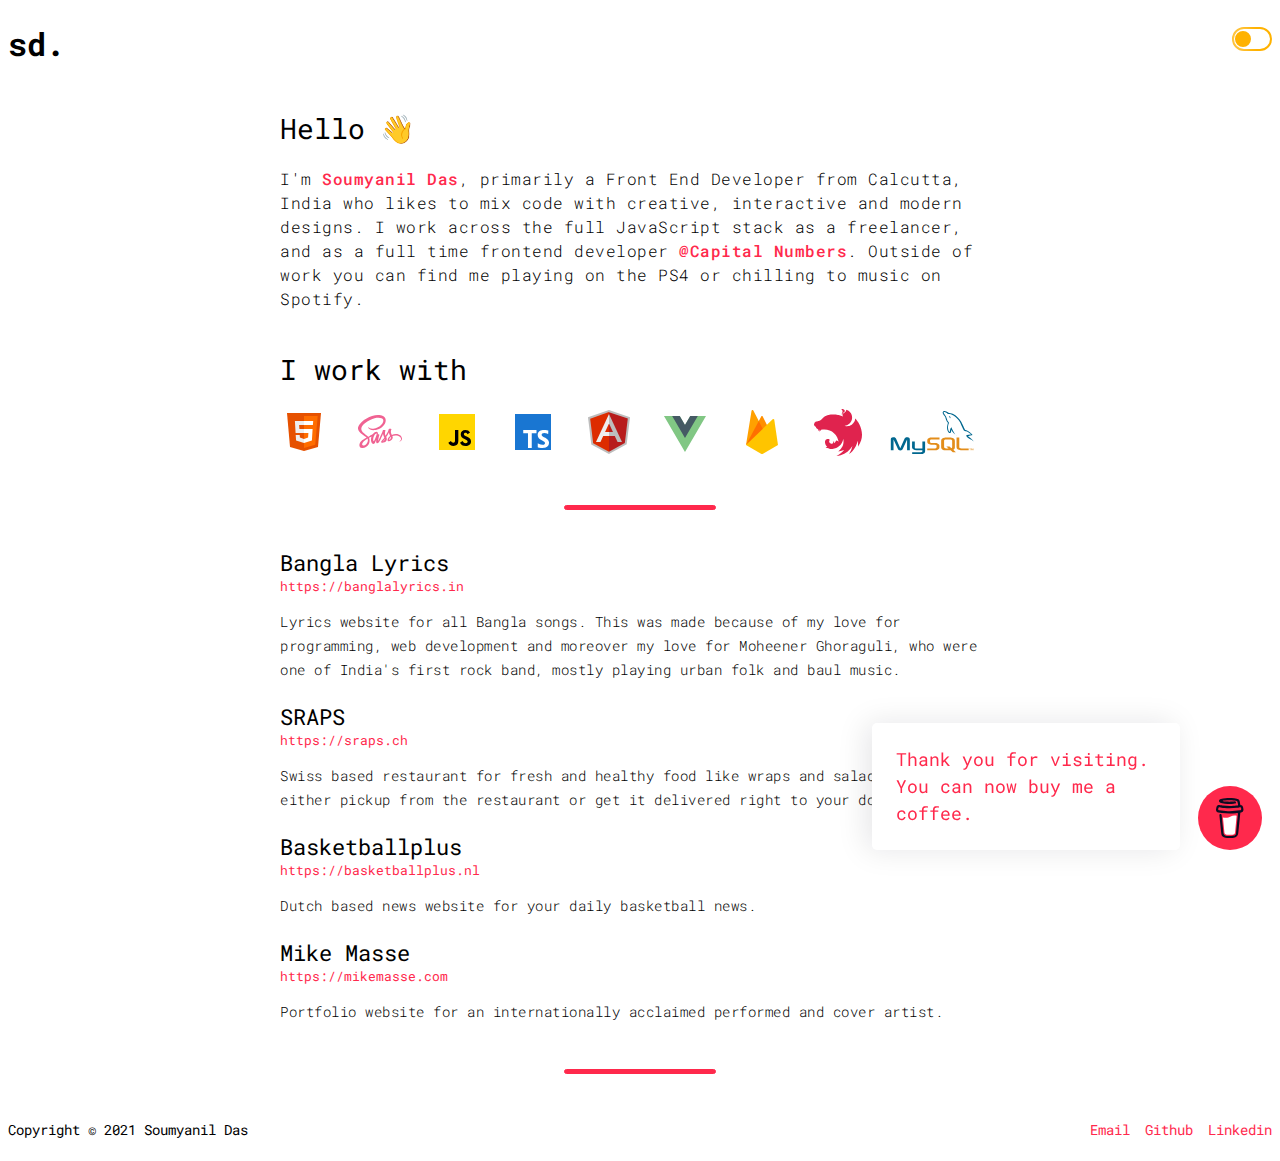
==== commit d1779dd7: "Fixed HTML structure" ====
--- a/index.html
+++ b/index.html
@@ -72,7 +72,6 @@
           <div class="portfolio-link-wrapper">
             <span class="portfolio-website">Bangla Lyrics</span>
             <span class="portfolio-link"><a href="https://banglalyrics.in" target="_blank">https://banglalyrics.in</a></span>
-            </div>
           </div>
           <div class="portfolio-description">
             Lyrics website for all Bangla songs. This was made because of my love for programming, web development and
@@ -84,7 +83,6 @@
           <div class="portfolio-link-wrapper">
             <span class="portfolio-website">SRAPS</span>
             <span class="portfolio-link"><a href="https://sraps.ch" rel="nofollow" target="_blank">https://sraps.ch</a></span>
-            </div>
           </div>
           <div class="portfolio-description">
             Swiss based restaurant for fresh and healthy food like wraps and salads. You can either pickup from the restaurant or get it delivered right to your door step.
@@ -94,7 +92,6 @@
           <div class="portfolio-link-wrapper">
             <span class="portfolio-website">Basketballplus</span>
             <span class="portfolio-link"><a href="https://basketballplus.nl" rel="nofollow" target="_blank">https://basketballplus.nl</a></span>
-            </div>
           </div>
           <div class="portfolio-description">
             Dutch based news website for your daily basketball news.
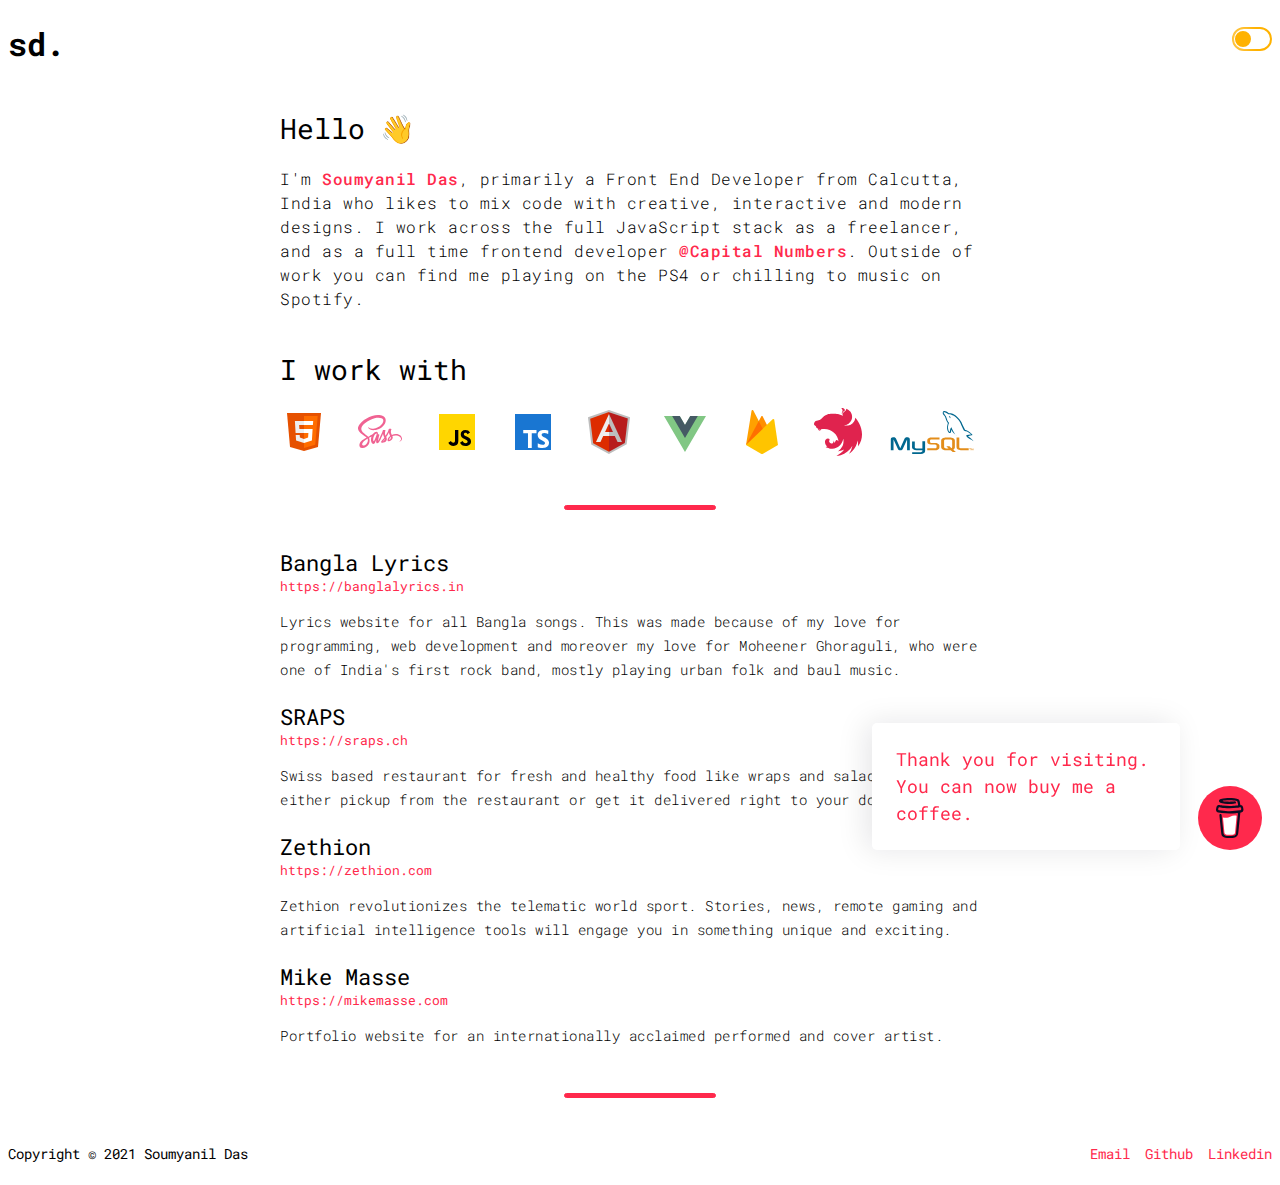
==== commit 998dd30b: "Updated portfolio; Added width and height to images" ====
--- a/index.html
+++ b/index.html
@@ -55,15 +55,15 @@
       <section class="work-with">
         <div class="title">I work with</div>
         <div class="my-stack">
-          <div class="stack-item" title="HTML5"><img src="./img/icons/html5.svg" alt="HTML5" /></div>
-          <div class="stack-item" title="Sass"><img src="./img/icons/sass.svg" alt="Sass" /></div>
-          <div class="stack-item" title="Javascript"><img src="./img/icons/javascript.svg" alt="Javascript" /></div>
-          <div class="stack-item" title="Typescript"><img src="./img/icons/typescript.svg" alt="Typescript" /></div>
-          <div class="stack-item" title="Angular"><img src="./img/icons/angular.svg" alt="Angular" /></div>
-          <div class="stack-item" title="VueJS"><img src="./img/icons/vuejs.svg" alt="VueJS" /></div>
-          <div class="stack-item" title="Firebase"><img src="./img/icons/firebase.svg" alt="Firebase" /></div>
-          <div class="stack-item" title="NestJS"><img src="./img/icons/nestjs.svg" alt="NestJS" /></div>
-          <div class="stack-item my-sql" title="MySQL"><img src="./img/icons/mysql.svg" alt="MySQL" /></div>
+          <div class="stack-item" title="HTML5"><img src="./img/icons/html5.svg" alt="HTML5" width="48" height="48"/></div>
+          <div class="stack-item" title="Sass"><img src="./img/icons/sass.svg" alt="Sass" width="48" height="48"/></div>
+          <div class="stack-item" title="Javascript"><img src="./img/icons/javascript.svg" alt="Javascript" width="48" height="48"/></div>
+          <div class="stack-item" title="Typescript"><img src="./img/icons/typescript.svg" alt="Typescript" width="48" height="48"/></div>
+          <div class="stack-item" title="Angular"><img src="./img/icons/angular.svg" alt="Angular" width="48" height="48"/></div>
+          <div class="stack-item" title="VueJS"><img src="./img/icons/vuejs.svg" alt="VueJS" width="48" height="48"/></div>
+          <div class="stack-item" title="Firebase"><img src="./img/icons/firebase.svg" alt="Firebase" width="48" height="48"/></div>
+          <div class="stack-item" title="NestJS"><img src="./img/icons/nestjs.svg" alt="NestJS" width="48" height="48"/></div>
+          <div class="stack-item my-sql" title="MySQL"><img src="./img/icons/mysql.svg" alt="MySQL" width="85" height="45"/></div>
         </div>
       </section>
       <hr />
@@ -90,11 +90,11 @@
         </section>
         <section class="portfolio">
           <div class="portfolio-link-wrapper">
-            <span class="portfolio-website">Basketballplus</span>
-            <span class="portfolio-link"><a href="https://basketballplus.nl" rel="nofollow" target="_blank">https://basketballplus.nl</a></span>
+            <span class="portfolio-website">Zethion</span>
+            <span class="portfolio-link"><a href="https://zethion.com" rel="nofollow" target="_blank">https://zethion.com</a></span>
           </div>
           <div class="portfolio-description">
-            Dutch based news website for your daily basketball news.
+            Zethion revolutionizes the telematic world sport. Stories, news, remote gaming and artificial intelligence tools will engage you in something unique and exciting.
           </div>
         </section>
         <section class="portfolio">
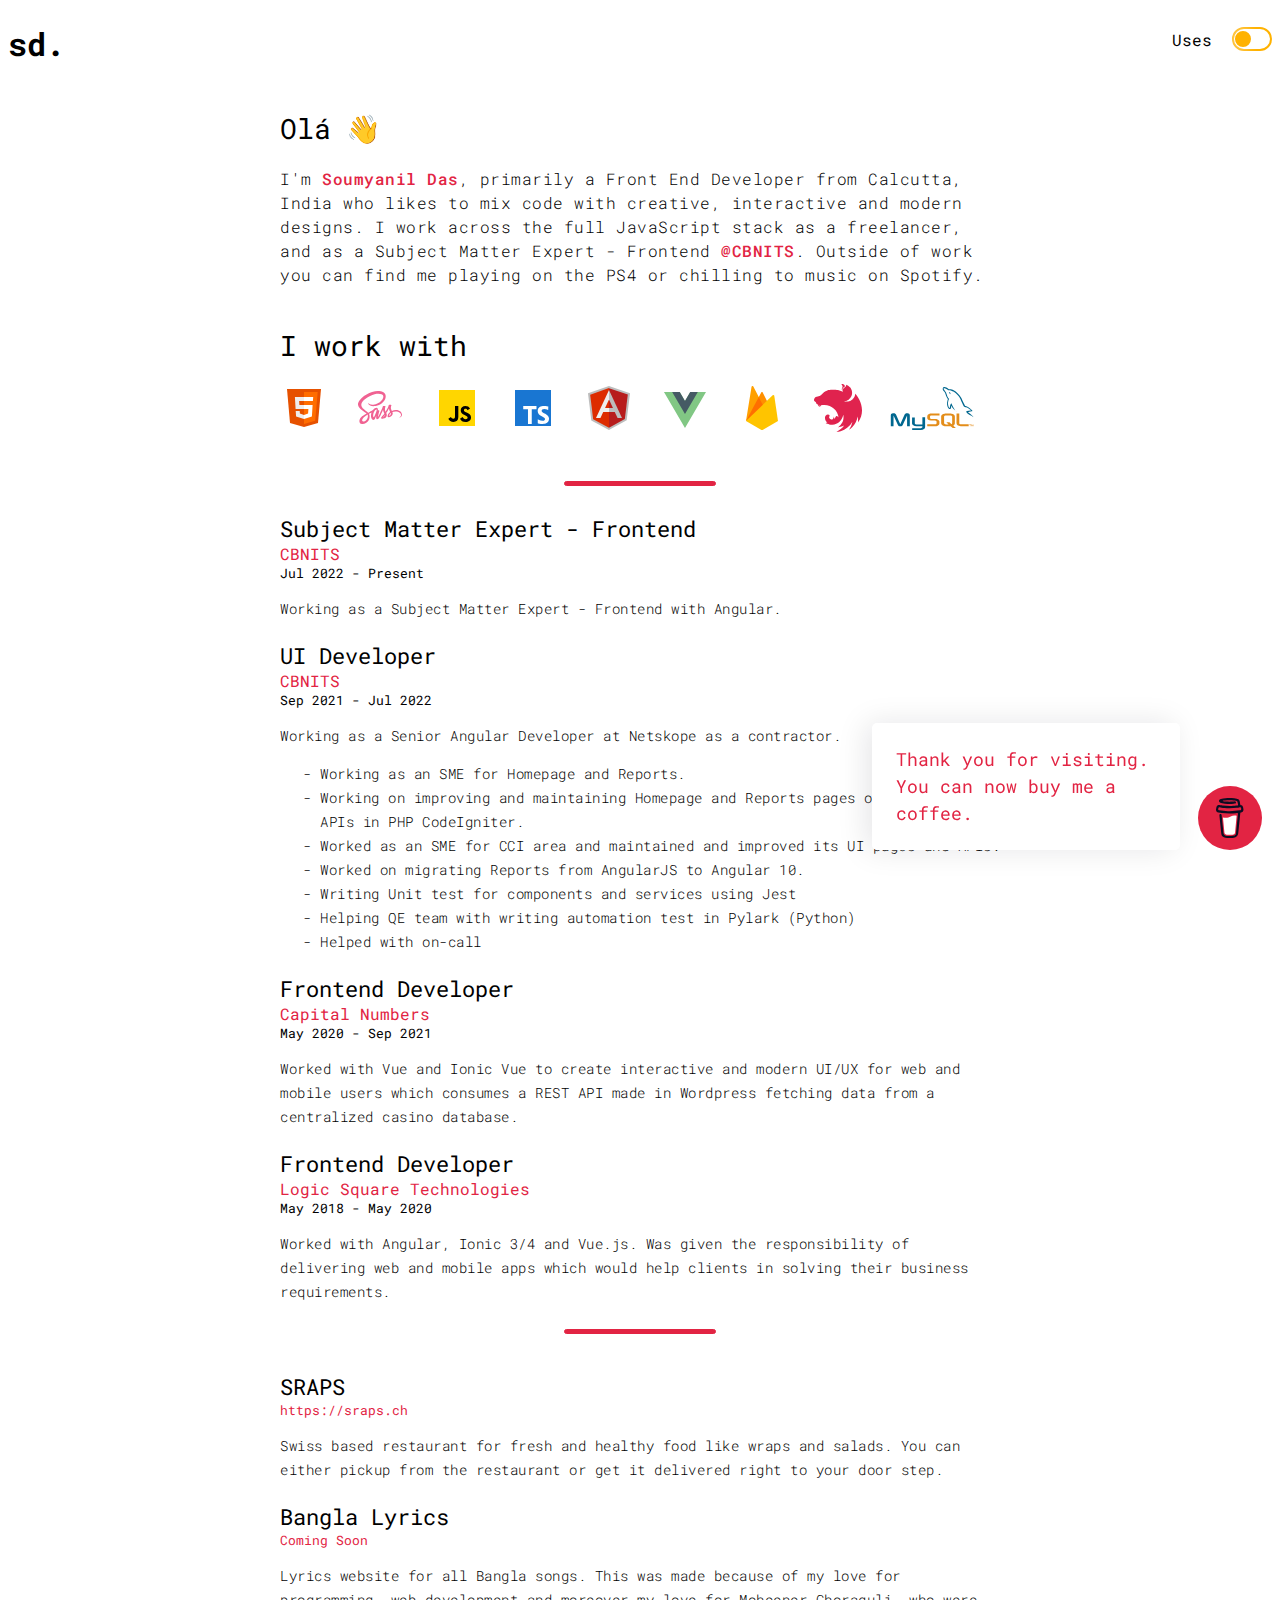
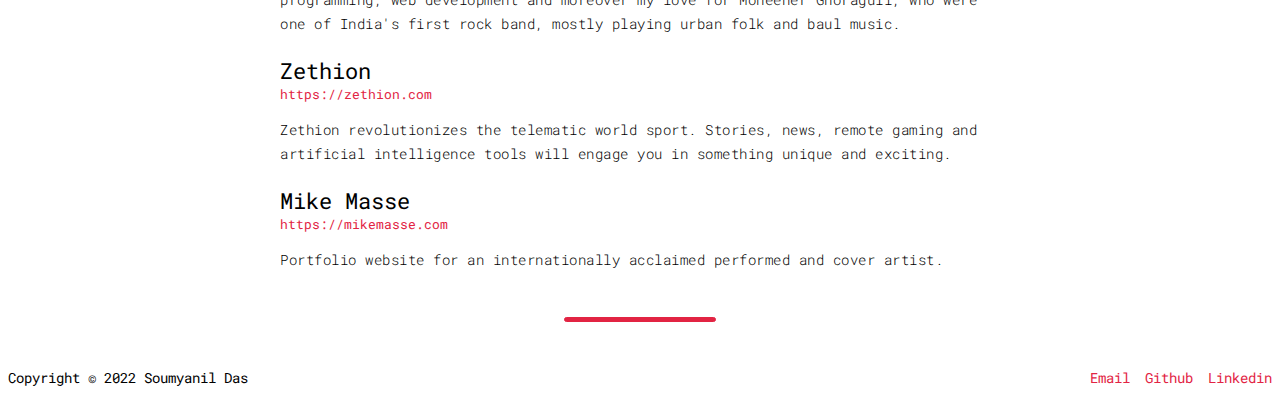
==== commit 49ff29d4: "Updates" ====
--- a/index.html
+++ b/index.html
@@ -30,9 +30,12 @@
     <header class="page-header">
       <nav>
         <h1 class="logo">sd.</h1>
-        <div class="toggle-box">
-          <input type="checkbox" name="checkbox1" id="toggle-box-checkbox" />
-          <label for="toggle-box-checkbox" class="toggle-box-label-left"></label><label for="toggle-box-checkbox" class="toggle-box-label"></label>
+        <div class="right-menu">
+          <a href="uses" class="menu-item">Uses</a>
+          <div class="toggle-box">
+            <input type="checkbox" name="checkbox1" id="toggle-box-checkbox" />
+            <label for="toggle-box-checkbox" class="toggle-box-label-left"></label><label for="toggle-box-checkbox" class="toggle-box-label"></label>
+          </div>
         </div>
       </nav>
     </header>
@@ -44,8 +47,8 @@
         <div>
           I'm <span class="highlight">Soumyanil Das</span>, primarily a Front End Developer from Calcutta, India who likes to mix code with creative,
           interactive and modern designs.
-          I work across the full JavaScript stack as a freelancer, and as a full time frontend developer
-          <a rel="nofollow" href="https://www.capitalnumbers.com" target="_blank">@Capital Numbers</a>. Outside of work
+          I work across the full JavaScript stack as a freelancer, and as a Subject Matter Expert - Frontend
+          <a rel="nofollow" href="https://www.cbnits.com/" target="_blank">@CBNITS</a>. Outside of work
           you can find me
           playing on the PS4 or chilling
           to music on Spotify.
@@ -67,18 +70,51 @@
         </div>
       </section>
       <hr />
-      <section class="portfolio-work">
+      <section class="portfolio-experience">
         <section class="portfolio">
-          <div class="portfolio-link-wrapper">
-            <span class="portfolio-website">Bangla Lyrics</span>
-            <span class="portfolio-link"><a href="https://banglalyrics.in" target="_blank">https://banglalyrics.in</a></span>
-          </div>
+          <div class="portfolio-title">Subject Matter Expert - Frontend</div>
+          <div class="portfolio-company">CBNITS</div>
+          <div class="portfolio-period">Jul 2022 - Present</div>
           <div class="portfolio-description">
-            Lyrics website for all Bangla songs. This was made because of my love for programming, web development and
-            moreover my love for Moheener Ghoraguli, who
-            were one of India's first rock band, mostly playing urban folk and baul music.
+            <p>Working as a Subject Matter Expert - Frontend with Angular.</p>
           </div>
         </section>
+        <section class="portfolio">
+          <div class="portfolio-title">UI Developer</div>
+          <div class="portfolio-company">CBNITS</div>
+          <div class="portfolio-period">Sep 2021 - Jul 2022</div>
+          <div class="portfolio-description">
+            Working as a Senior Angular Developer at Netskope as a contractor.
+            <ul class="portfolio-description-list">
+              <li>Working as an SME for Homepage and Reports.</li>
+              <li>Working on improving and maintaining Homepage and Reports pages on Angular10 and APIs in PHP CodeIgniter.</li>
+              <li>Worked as an SME for CCI area and maintained and improved its UI pages and APIs.</li>
+              <li>Worked on migrating Reports from AngularJS to Angular 10.</li>
+              <li>Writing Unit test for components and services using Jest</li>
+              <li>Helping QE team with writing automation test in Pylark (Python)</li>
+              <li>Helped with on-call</li>
+            </ul>
+          </div>
+        </section>
+        <section class="portfolio">
+          <div class="portfolio-title">Frontend Developer</div>
+          <div class="portfolio-company">Capital Numbers</div>
+          <div class="portfolio-period">May 2020 - Sep 2021</div>
+          <div class="portfolio-description">
+            Worked with Vue and Ionic Vue to create interactive and modern UI/UX for web and mobile users which consumes a REST API made in Wordpress fetching data from a centralized casino database.
+          </div>
+        </section>
+        <section class="portfolio">
+          <div class="portfolio-title">Frontend Developer</div>
+          <div class="portfolio-company">Logic Square Technologies</div>
+          <div class="portfolio-period">May 2018 - May 2020</div>
+          <div class="portfolio-description">
+            Worked with Angular, Ionic 3/4 and Vue.js. Was given the responsibility of delivering web and mobile apps which would help clients in solving their business requirements.
+          </div>
+        </section>
+      </section>
+      <hr />
+      <section class="portfolio-work">
         <section class="portfolio">
           <div class="portfolio-link-wrapper">
             <span class="portfolio-website">SRAPS</span>
@@ -86,6 +122,17 @@
           </div>
           <div class="portfolio-description">
             Swiss based restaurant for fresh and healthy food like wraps and salads. You can either pickup from the restaurant or get it delivered right to your door step.
+          </div>
+        </section>
+        <section class="portfolio">
+          <div class="portfolio-link-wrapper">
+            <span class="portfolio-website">Bangla Lyrics</span>
+            <span class="portfolio-link">Coming Soon</span>
+          </div>
+          <div class="portfolio-description">
+            Lyrics website for all Bangla songs. This was made because of my love for programming, web development and
+            moreover my love for Moheener Ghoraguli, who
+            were one of India's first rock band, mostly playing urban folk and baul music.
           </div>
         </section>
         <section class="portfolio">
@@ -111,7 +158,7 @@
     </main>
     <footer class="page-footer">
       <div class="copyright">
-        Copyright &copy; 2021 Soumyanil Das
+        Copyright &copy; 2022 Soumyanil Das
       </div>
       <ul>
         <li><a href="mailto:info@soumyanildas.com">Email</a></li>
--- a/css/style.min.css
+++ b/css/style.min.css
@@ -1 +1 @@
-::selection{background:#ff294c;color:#fff}::-moz-selection{background:#ff294c;color:#fff}*{font-family:"Roboto Mono"}body.light{background-color:#fff;color:#000}body.dark{background-color:#000;color:#fff}.wrapper{display:flex;flex-direction:column;min-height:100%}.page-header nav{display:flex;flex-wrap:wrap;justify-content:space-between;align-items:center}.page-header nav ul{list-style-type:none;display:inline-flex}.page-header nav ul li a{color:#ff294c;text-decoration:none}.page-header nav ul li a:hover{text-decoration:underline}.page-header nav .logo{margin-top:14px;font-size:32px}.page-main{display:flex;flex-direction:column;justify-content:center;align-items:center;min-height:600px;max-width:720px;padding:24px 0;margin:auto;width:100%}.page-main .greetings{width:100%}.page-main .greetings .greetings-message{font-size:28px}.page-main .greetings .hello{font-size:28px;margin-left:15px}.page-main .title{width:100%;font-size:28px}.page-main .about-me{width:100%;margin-top:20px;letter-spacing:.5px;font-weight:300;line-height:24px}.page-main .about-me .highlight{color:#ff294c;font-weight:500}.page-main .about-me a{color:#ff294c;text-decoration:none;font-weight:500}.page-main .about-me a:hover{text-decoration:underline}.page-main .work-with{width:100%;margin-top:40px;margin-bottom:20px}.page-main .work-with .title{width:100%;font-size:28px}.page-main .work-with .my-stack{display:flex;align-items:center;justify-content:space-between;flex-wrap:wrap}.page-main .work-with .my-stack .stack-item{margin-right:25px;margin-top:20px}.page-main .work-with .my-stack .stack-item img{width:48px}.page-main .work-with .my-stack .ionic img,.page-main .work-with .my-stack .my-sql img{width:85px}.page-main hr{margin-top:25px;width:150px;height:3px;border:1px solid #ff294c;background-color:#ff294c;border-radius:5px}.page-main .portfolio-work{margin-top:10px;margin-bottom:20px}.page-main .portfolio-work .portfolio{width:100%;margin-top:20px}.page-main .portfolio-work .portfolio .portfolio-link-wrapper{display:flex;flex-direction:column}.page-main .portfolio-work .portfolio .portfolio-link-wrapper .portfolio-website{font-size:22px}.page-main .portfolio-work .portfolio .portfolio-link-wrapper .portfolio-link{font-size:13px;color:#ff294c}.page-main .portfolio-work .portfolio .portfolio-link-wrapper .portfolio-link a{color:#ff294c;text-decoration:none}.page-main .portfolio-work .portfolio .portfolio-link-wrapper .portfolio-link a:hover{text-decoration:underline}.page-main .portfolio-work .portfolio .portfolio-link-wrapper .portfolio-stack-wrapper{display:flex}@media (max-width:575.98px){.page-main .portfolio-work .portfolio .portfolio-link-wrapper .portfolio-stack-wrapper{flex-wrap:wrap}}.page-main .portfolio-work .portfolio .portfolio-link-wrapper .portfolio-stack-wrapper .stack-name{margin-top:15px;margin-right:10px;border:1px solid #ff294c;padding:10px;font-size:13px;cursor:pointer}@media (max-width:575.98px){.page-main .portfolio-work .portfolio .portfolio-link-wrapper .portfolio-stack-wrapper .stack-name{padding:8px;font-size:12px}}.page-main .portfolio-work .portfolio .portfolio-link-wrapper .portfolio-stack-wrapper .stack-name:hover{background-color:#ff294c}.page-main .portfolio-work .portfolio .portfolio-description{margin-top:15px;letter-spacing:.5px;font-weight:300;line-height:24px;font-size:14px}.light .stack-name:hover{color:#fff}.page-footer{display:flex;justify-content:space-between;align-items:center;margin-top:0;font-size:14px}@media (max-width:575.98px){.page-footer{flex-direction:column;justify-content:center}}.page-footer ul{list-style-type:none;display:inline-flex}@media (max-width:575.98px){.page-footer ul{padding-left:0}}.page-footer ul li a{color:#ff294c;text-decoration:none;margin-left:15px}@media (max-width:575.98px){.page-footer ul li a{margin-left:0;margin-right:15px}}.page-footer ul li a:hover{text-decoration:underline}.toggle-box-label-left:empty{margin-left:-10px}.toggle-box-label-left:before{box-sizing:border-box;margin:0;padding:0;-webkit-transition:.25s ease-in-out;-moz-transition:.25s ease-in-out;-o-transition:.25s ease-in-out;transition:.25s ease-in-out;outline:0;content:"";display:block;position:absolute;z-index:1;line-height:34px;text-indent:40px;height:16px;width:16px;margin:4px -5px 4px 4px;-webkit-border-radius:100%;-moz-border-radius:100%;border-radius:100%;right:26px;bottom:0;background:#ffb200;transform:rotate(-45deg);box-shadow:0 0 10px #fff}.toggle-box-label-left:after{box-sizing:border-box;margin:0;padding:0;-webkit-transition:.25s ease-in-out;-moz-transition:.25s ease-in-out;-o-transition:.25s ease-in-out;transition:.25s ease-in-out;outline:0;content:"";display:inline-block;width:40px;height:24px;-webkit-border-radius:16px;-moz-border-radius:16px;border-radius:16px;background:rgba(255,255,255,.15);vertical-align:middle;border:2px solid #ffb200}.toggle-box input[type=checkbox]{position:absolute;top:-5000px;height:0;width:0;opacity:0;border:none;outline:0}.toggle-box input[type=checkbox]:active{position:absolute;top:-5000px;height:0;width:0;opacity:0;border:none;outline:0}.toggle-box input[type=checkbox]:checked+.toggle-box-label-left{color:rgba(149,149,149,.51);font-weight:400}.toggle-box input[type=checkbox]:checked+.toggle-box-label-left:before{right:17px;box-shadow:5px 5px 0 0 #eee;background:0 0}.toggle-box input[type=checkbox]:checked+.toggle-box-label-left:after{background:rgba(0,0,0,.15);border:2px solid #fff}.toggle-box input[type=checkbox]:checked+.toggle-box-label-left+.toggle-box-label{color:rgba(250,250,250,.51);font-weight:700}.toggle-box label{display:inline-block;position:relative;padding:0;margin-bottom:20px;font-size:14px;line-height:16px;cursor:pointer;color:rgba(149,149,149,.51);font-weight:400}.toggle-box input[type=checkbox]+.toggle-box-label-left{color:rgba(250,250,250,.51);font-weight:700}.buy-me-coffee-widget{position:fixed;bottom:50px;right:18px}.buy-me-coffee-widget .buy-me-coffee{background-color:#ff294c;width:64px;height:64px;border-radius:50%;display:flex}.buy-me-coffee-widget .buy-me-coffee .coffee-cup{width:100%;display:flex;justify-content:center;align-items:center;outline:0}.buy-me-coffee-widget .buy-me-coffee .coffee-cup:hover+.buy-me-coffee-text{opacity:1}.buy-me-coffee-widget .buy-me-coffee .coffee-cup img{width:40px;height:40px}.buy-me-coffee-widget .buy-me-coffee .buy-me-coffee-text{opacity:0;position:fixed;width:auto;max-width:260px;bottom:50px;right:100px;background-color:#fff;color:#ff294c;border-radius:5px;font-size:18px;line-height:1.5;box-shadow:rgba(13,12,34,.1) -6px 0 30px;padding:23px 24px;-webkit-transition:opacity .5s ease;-moz-transition:opacity .5s ease;-o-transition:opacity .5s ease;transition:opacity .5s ease}+body.light,body.light .logo a,body.light .menu-item{color:#000}::selection{background:#e22443;color:#fff}::-moz-selection{background:#e22443;color:#fff}*{font-family:"Roboto Mono"}body{height:100vh}body.light{background-color:#fff}.light .stack-name:hover,body.dark,body.dark .logo a,body.dark .menu-item{color:#fff}body.dark{background-color:#000}.page-main .portfolio-work .portfolio .portfolio-link-wrapper .portfolio-stack-wrapper .stack-name:hover,.page-main hr{background-color:#e22443}.wrapper{display:flex;flex-direction:column;min-height:100%}.page-header nav{display:flex;flex-wrap:wrap;justify-content:space-between;align-items:center}.page-footer ul,.page-header nav ul{list-style-type:none;display:inline-flex}.page-header nav ul li a,.page-main .portfolio-work .portfolio .portfolio-link-wrapper .portfolio-link a{color:#e22443;text-decoration:none}.page-footer ul li a:hover,.page-header nav ul li a:hover,.page-main .about-me a:hover,.page-main .portfolio-work .portfolio .portfolio-link-wrapper .portfolio-link a:hover{text-decoration:underline}.page-header nav .logo{margin-top:14px;font-size:32px}.page-header nav .logo a{text-decoration:none}.page-header nav .right-menu{display:flex;justify-content:space-around;align-items:center}.page-header nav .right-menu .menu-item{margin-right:30px;margin-top:-15px;text-decoration:none}.page-main{display:flex;flex-direction:column;justify-content:center;align-items:center;max-width:720px;padding:24px 0;margin:auto;width:100%}.page-main .greetings{width:100%}.page-main .greetings .greetings-message{font-size:28px}.page-main .greetings .hello{font-size:28px;margin-left:15px}.page-main .title,.page-main .uses-list .title,.page-main .work-with .title{width:100%;font-size:28px}.page-main .about-me{width:100%;margin-top:20px;letter-spacing:.5px;font-weight:300;line-height:24px}.page-main .about-me .highlight{color:#e22443;font-weight:500}.page-main .about-me a{color:#e22443;text-decoration:none;font-weight:500}.page-main .work-with{width:100%;margin-top:40px;margin-bottom:20px}.page-main .work-with .my-stack{display:flex;align-items:center;justify-content:space-between;flex-wrap:wrap}.page-main .work-with .my-stack .stack-item{margin-right:25px;margin-top:20px}.page-main .work-with .my-stack .stack-item img{width:48px}.page-main .work-with .my-stack .ionic img,.page-main .work-with .my-stack .my-sql img{width:85px}.page-main hr{margin-top:25px;width:150px;height:3px;border:1px solid #e22443;border-radius:5px}.page-main .portfolio-experience .portfolio,.page-main .portfolio-work .portfolio,.page-main .uses-list .uses-subsection{width:100%;margin-top:20px}.page-main .portfolio-experience .portfolio .portfolio-title,.page-main .portfolio-work .portfolio .portfolio-link-wrapper .portfolio-website{font-size:22px}.page-main .portfolio-experience .portfolio .portfolio-company{color:#e22443}.page-main .portfolio-experience .portfolio .portfolio-period{font-size:13px}.page-main .portfolio-experience .portfolio .portfolio-description,.page-main .portfolio-work .portfolio .portfolio-description{margin-top:15px;letter-spacing:.5px;font-weight:300;line-height:24px;font-size:14px}.page-main .portfolio-experience .portfolio .portfolio-description-list{list-style-type:"- "}.page-main .portfolio-work,.page-main .uses-list{margin-top:10px;margin-bottom:20px}.page-main .portfolio-work .portfolio .portfolio-link-wrapper{display:flex;flex-direction:column}.page-main .portfolio-work .portfolio .portfolio-link-wrapper .portfolio-link{font-size:13px;color:#e22443}.page-main .portfolio-work .portfolio .portfolio-link-wrapper .portfolio-stack-wrapper{display:flex}.page-main .portfolio-work .portfolio .portfolio-link-wrapper .portfolio-stack-wrapper .stack-name{margin-top:15px;margin-right:10px;border:1px solid #e22443;padding:10px;font-size:13px;cursor:pointer}.page-main .uses-list .uses-subsection .uses-subtitle{width:100%;font-size:20px;font-weight:700}.page-main .uses-list .uses-subsection .uses-sublist li{margin-top:5px;letter-spacing:.5px;font-weight:300;line-height:24px;font-size:14px}.toggle-box input[type=checkbox]:checked+.toggle-box-label-left,.toggle-box label{color:rgba(149,149,149,.51);font-weight:400}.page-footer{display:flex;justify-content:space-between;align-items:center;margin-top:0;font-size:14px}.page-footer ul li a{color:#e22443;text-decoration:none;margin-left:15px}@media (max-width:575.98px){.page-main .portfolio-work .portfolio .portfolio-link-wrapper .portfolio-stack-wrapper{flex-wrap:wrap}.page-main .portfolio-work .portfolio .portfolio-link-wrapper .portfolio-stack-wrapper .stack-name{padding:8px;font-size:12px}.page-footer{flex-direction:column;justify-content:center}.page-footer ul{padding-left:0}.page-footer ul li a{margin-left:0;margin-right:15px}}.toggle-box-label-left:empty{margin-left:-10px}.toggle-box-label-left:before{box-sizing:border-box;margin:4px -5px 4px 4px;padding:0;-webkit-transition:.25s ease-in-out;-moz-transition:.25s ease-in-out;-o-transition:.25s ease-in-out;transition:.25s ease-in-out;outline:0;content:"";display:block;position:absolute;z-index:1;line-height:34px;text-indent:40px;height:16px;width:16px;-webkit-border-radius:100%;-moz-border-radius:100%;border-radius:100%;right:26px;bottom:0;background:#ffb200;transform:rotate(-45deg);box-shadow:0 0 10px #fff}.toggle-box-label-left:after{box-sizing:border-box;margin:0;padding:0;-webkit-transition:.25s ease-in-out;-moz-transition:.25s ease-in-out;-o-transition:.25s ease-in-out;transition:.25s ease-in-out;outline:0;content:"";display:inline-block;width:40px;height:24px;-webkit-border-radius:16px;-moz-border-radius:16px;border-radius:16px;background:rgba(255,255,255,.15);vertical-align:middle;border:2px solid #ffb200}.toggle-box input[type=checkbox],.toggle-box input[type=checkbox]:active{position:absolute;top:-5000px;height:0;width:0;opacity:0;border:none;outline:0}.toggle-box input[type=checkbox]:checked+.toggle-box-label-left:before{right:17px;box-shadow:5px 5px 0 0 #eee;background:0 0}.toggle-box input[type=checkbox]:checked+.toggle-box-label-left:after{background:rgba(0,0,0,.15);border:2px solid #fff}.toggle-box input[type=checkbox]+.toggle-box-label-left,.toggle-box input[type=checkbox]:checked+.toggle-box-label-left+.toggle-box-label{color:rgba(250,250,250,.51);font-weight:700}.toggle-box label{display:inline-block;position:relative;padding:0;margin-bottom:20px;font-size:14px;line-height:16px;cursor:pointer}.buy-me-coffee-widget{position:fixed;bottom:50px;right:18px}.buy-me-coffee-widget .buy-me-coffee{background-color:#e22443;width:64px;height:64px;border-radius:50%;display:flex}.buy-me-coffee-widget .buy-me-coffee .coffee-cup{width:100%;display:flex;justify-content:center;align-items:center;outline:0}.buy-me-coffee-widget .buy-me-coffee .coffee-cup:hover+.buy-me-coffee-text{opacity:1}.buy-me-coffee-widget .buy-me-coffee .coffee-cup img{width:40px;height:40px}.buy-me-coffee-widget .buy-me-coffee .buy-me-coffee-text{opacity:0;position:fixed;width:auto;max-width:260px;bottom:50px;right:100px;background-color:#fff;color:#e22443;border-radius:5px;font-size:18px;line-height:1.5;box-shadow:rgba(13,12,34,.1) -6px 0 30px;padding:23px 24px;-webkit-transition:opacity .5s;-moz-transition:opacity .5s;-o-transition:opacity .5s;transition:opacity .5s}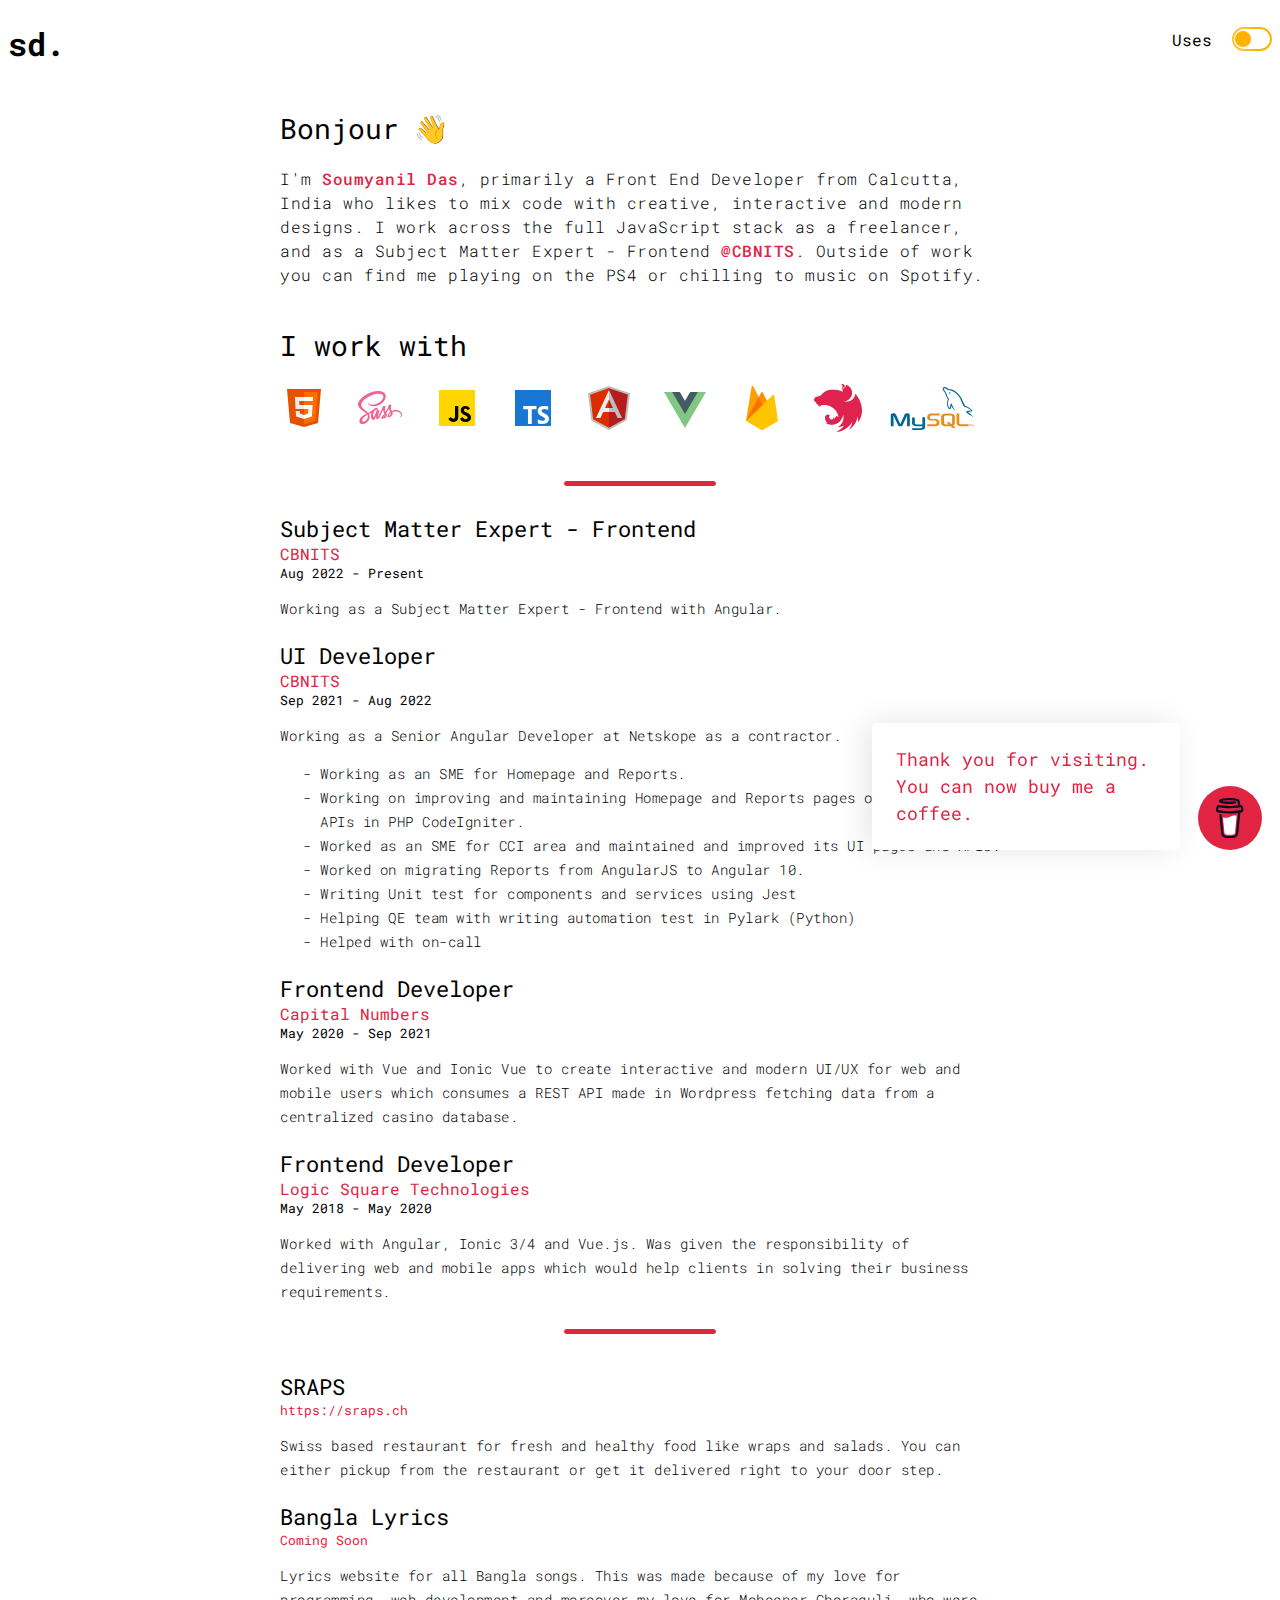
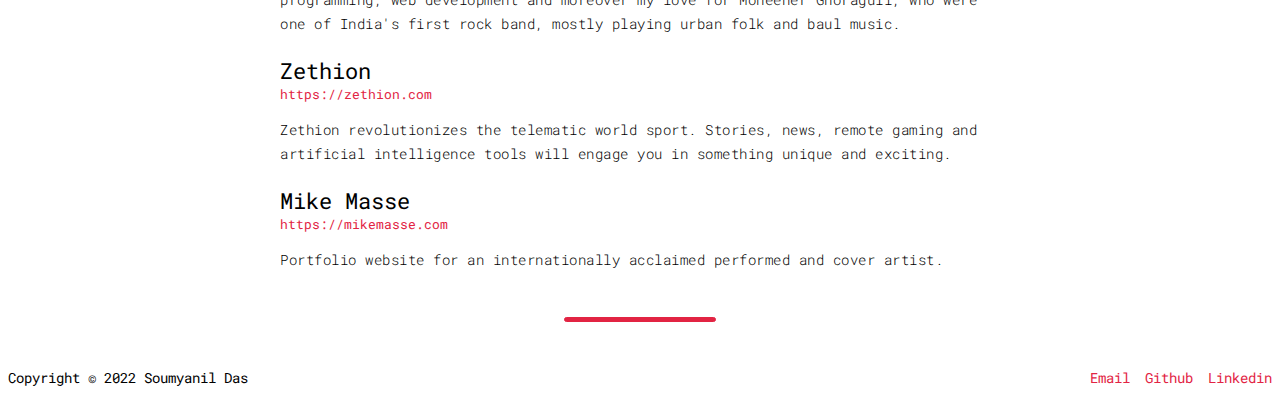
==== commit e80ff1b3: "Updates" ====
--- a/index.html
+++ b/index.html
@@ -74,7 +74,7 @@
         <section class="portfolio">
           <div class="portfolio-title">Subject Matter Expert - Frontend</div>
           <div class="portfolio-company">CBNITS</div>
-          <div class="portfolio-period">Jul 2022 - Present</div>
+          <div class="portfolio-period">Aug 2022 - Present</div>
           <div class="portfolio-description">
             <p>Working as a Subject Matter Expert - Frontend with Angular.</p>
           </div>
@@ -82,7 +82,7 @@
         <section class="portfolio">
           <div class="portfolio-title">UI Developer</div>
           <div class="portfolio-company">CBNITS</div>
-          <div class="portfolio-period">Sep 2021 - Jul 2022</div>
+          <div class="portfolio-period">Sep 2021 - Aug 2022</div>
           <div class="portfolio-description">
             Working as a Senior Angular Developer at Netskope as a contractor.
             <ul class="portfolio-description-list">
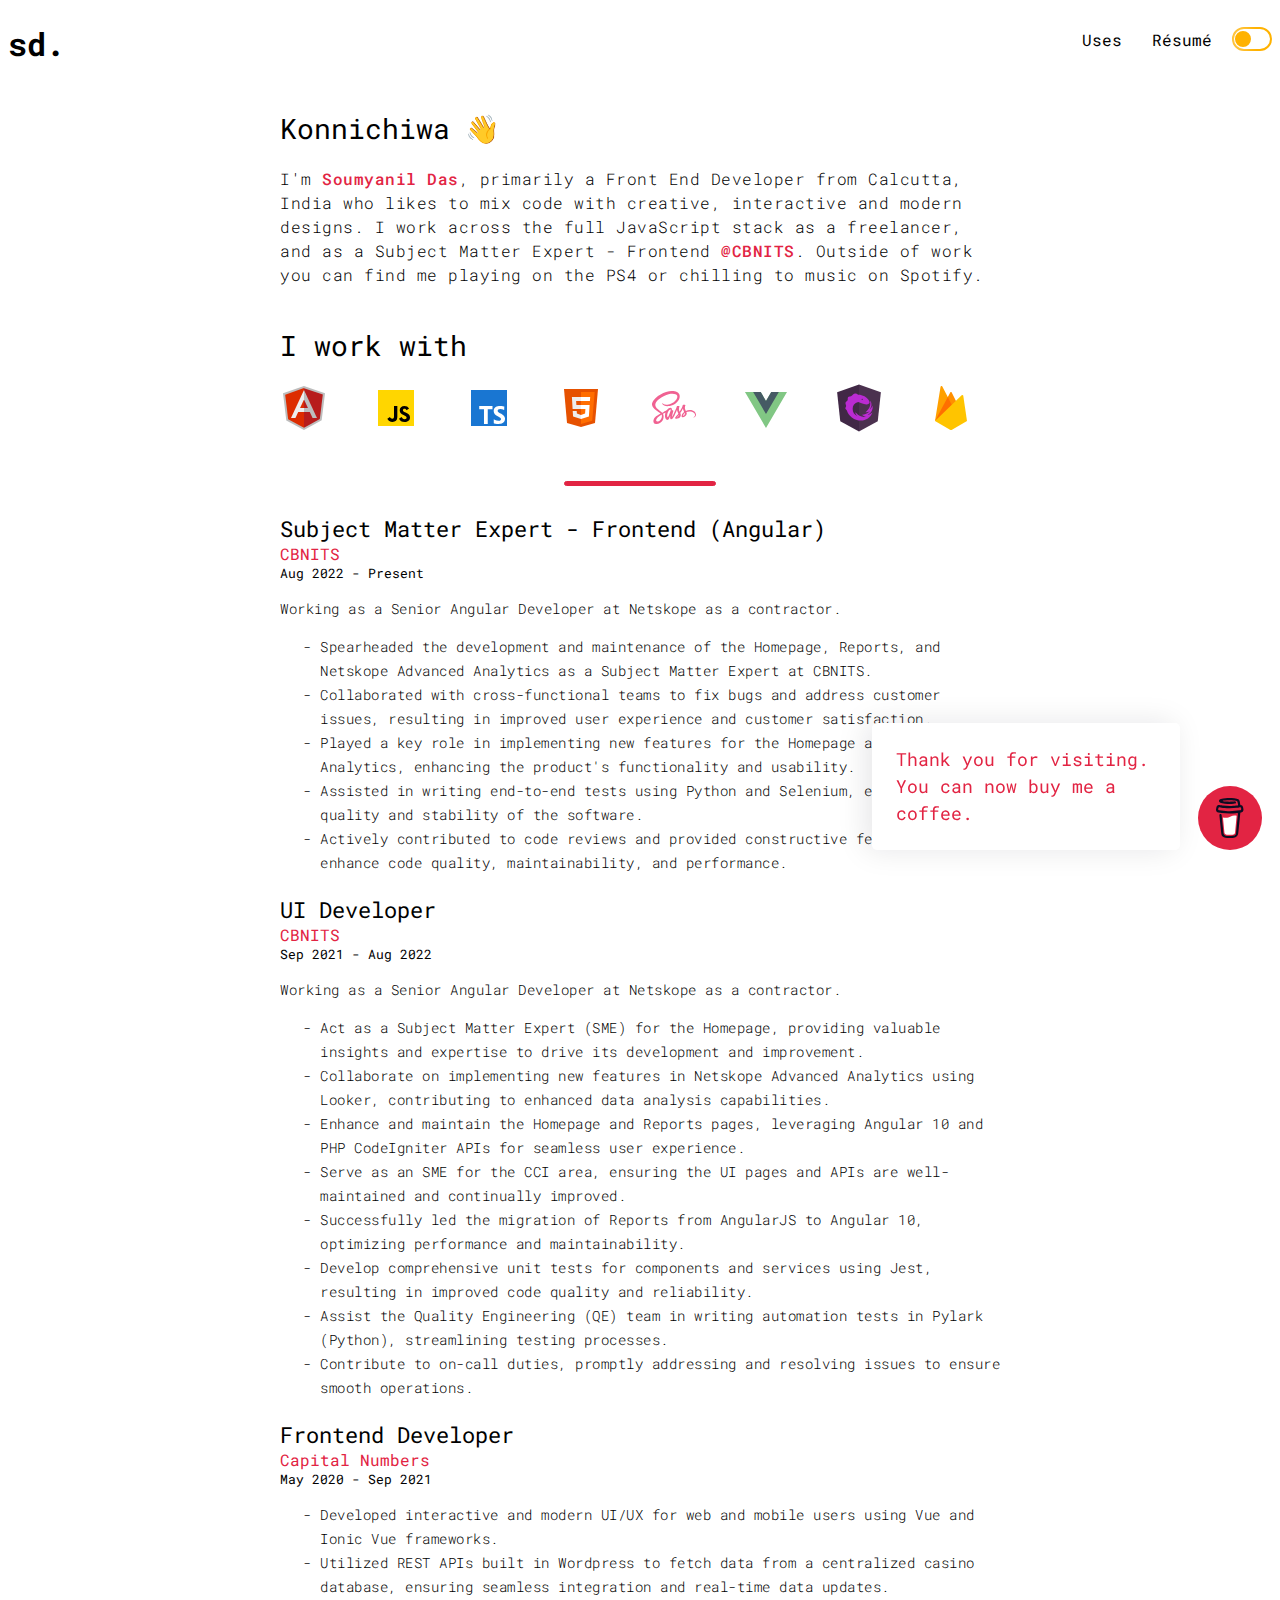
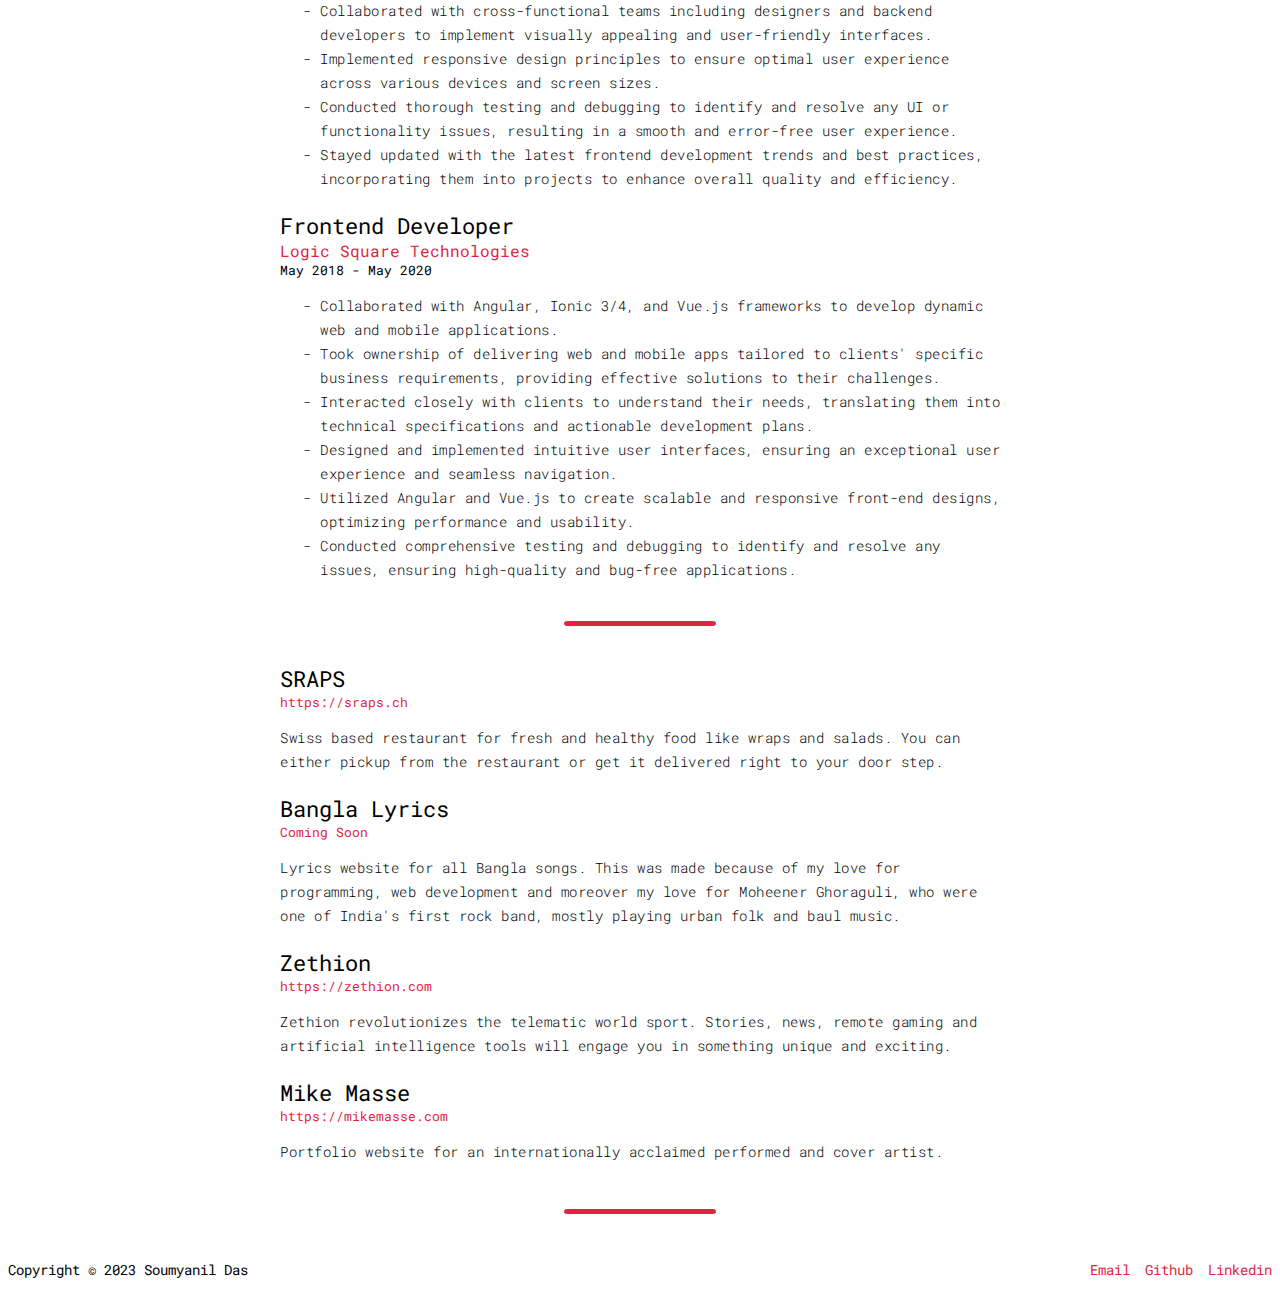
==== commit 3b3794b9: "Updated details" ====
--- a/index.html
+++ b/index.html
@@ -32,6 +32,7 @@
         <h1 class="logo">sd.</h1>
         <div class="right-menu">
           <a href="uses" class="menu-item">Uses</a>
+          <a href="/Resume-Soumyanil-Das.pdf" download class="menu-item">Résumé</a>
           <div class="toggle-box">
             <input type="checkbox" name="checkbox1" id="toggle-box-checkbox" />
             <label for="toggle-box-checkbox" class="toggle-box-label-left"></label><label for="toggle-box-checkbox" class="toggle-box-label"></label>
@@ -58,25 +59,30 @@
       <section class="work-with">
         <div class="title">I work with</div>
         <div class="my-stack">
+          <div class="stack-item" title="Angular"><img src="./img/icons/angular.svg" alt="Angular" width="48" height="48"/></div>
+          <div class="stack-item" title="Javascript"><img src="./img/icons/javascript.svg" alt="Javascript" width="48" height="48"/></div>
+          <div class="stack-item" title="Typescript"><img src="./img/icons/typescript.svg" alt="Typescript" width="48" height="48"/></div>
           <div class="stack-item" title="HTML5"><img src="./img/icons/html5.svg" alt="HTML5" width="48" height="48"/></div>
           <div class="stack-item" title="Sass"><img src="./img/icons/sass.svg" alt="Sass" width="48" height="48"/></div>
-          <div class="stack-item" title="Javascript"><img src="./img/icons/javascript.svg" alt="Javascript" width="48" height="48"/></div>
-          <div class="stack-item" title="Typescript"><img src="./img/icons/typescript.svg" alt="Typescript" width="48" height="48"/></div>
-          <div class="stack-item" title="Angular"><img src="./img/icons/angular.svg" alt="Angular" width="48" height="48"/></div>
           <div class="stack-item" title="VueJS"><img src="./img/icons/vuejs.svg" alt="VueJS" width="48" height="48"/></div>
+          <div class="stack-item" title="NgRx"><img src="./img/icons/ngrx.svg" alt="NgRx" width="48" height="48"/></div>
           <div class="stack-item" title="Firebase"><img src="./img/icons/firebase.svg" alt="Firebase" width="48" height="48"/></div>
-          <div class="stack-item" title="NestJS"><img src="./img/icons/nestjs.svg" alt="NestJS" width="48" height="48"/></div>
-          <div class="stack-item my-sql" title="MySQL"><img src="./img/icons/mysql.svg" alt="MySQL" width="85" height="45"/></div>
         </div>
       </section>
       <hr />
       <section class="portfolio-experience">
         <section class="portfolio">
-          <div class="portfolio-title">Subject Matter Expert - Frontend</div>
+          <div class="portfolio-title">Subject Matter Expert - Frontend (Angular)</div>
           <div class="portfolio-company">CBNITS</div>
           <div class="portfolio-period">Aug 2022 - Present</div>
           <div class="portfolio-description">
-            <p>Working as a Subject Matter Expert - Frontend with Angular.</p>
+            <p>Working as a Senior Angular Developer at Netskope as a contractor.</p>
+            <ul class="portfolio-description-list">
+              <li>Spearheaded the development and maintenance of the Homepage, Reports, and Netskope Advanced Analytics as a Subject Matter Expert at CBNITS.</li>
+              <li>Collaborated with cross-functional teams to fix bugs and address customer issues, resulting in improved user experience and customer satisfaction.</li>
+              <li>Played a key role in implementing new features for the Homepage and Advanced Analytics, enhancing the product's functionality and usability.</li>
+              <li>Assisted in writing end-to-end tests using Python and Selenium, ensuring the quality and stability of the software.</li>
+              <li>Actively contributed to code reviews and provided constructive feedback to enhance code quality, maintainability, and performance.</li>
           </div>
         </section>
         <section class="portfolio">
@@ -84,15 +90,16 @@
           <div class="portfolio-company">CBNITS</div>
           <div class="portfolio-period">Sep 2021 - Aug 2022</div>
           <div class="portfolio-description">
-            Working as a Senior Angular Developer at Netskope as a contractor.
-            <ul class="portfolio-description-list">
-              <li>Working as an SME for Homepage and Reports.</li>
-              <li>Working on improving and maintaining Homepage and Reports pages on Angular10 and APIs in PHP CodeIgniter.</li>
-              <li>Worked as an SME for CCI area and maintained and improved its UI pages and APIs.</li>
-              <li>Worked on migrating Reports from AngularJS to Angular 10.</li>
-              <li>Writing Unit test for components and services using Jest</li>
-              <li>Helping QE team with writing automation test in Pylark (Python)</li>
-              <li>Helped with on-call</li>
+            <p>Working as a Senior Angular Developer at Netskope as a contractor.</p>
+            <ul class="portfolio-description-list">
+              <li>Act as a Subject Matter Expert (SME) for the Homepage, providing valuable insights and expertise to drive its development and improvement.</li>
+              <li>Collaborate on implementing new features in Netskope Advanced Analytics using Looker, contributing to enhanced data analysis capabilities.</li>
+              <li>Enhance and maintain the Homepage and Reports pages, leveraging Angular 10 and PHP CodeIgniter APIs for seamless user experience.</li>
+              <li>Serve as an SME for the CCI area, ensuring the UI pages and APIs are well-maintained and continually improved.</li>
+              <li>Successfully led the migration of Reports from AngularJS to Angular 10, optimizing performance and maintainability.</li>
+              <li>Develop comprehensive unit tests for components and services using Jest, resulting in improved code quality and reliability.</li>
+              <li>Assist the Quality Engineering (QE) team in writing automation tests in Pylark (Python), streamlining testing processes.</li>
+              <li>Contribute to on-call duties, promptly addressing and resolving issues to ensure smooth operations.</li>
             </ul>
           </div>
         </section>
@@ -101,7 +108,14 @@
           <div class="portfolio-company">Capital Numbers</div>
           <div class="portfolio-period">May 2020 - Sep 2021</div>
           <div class="portfolio-description">
-            Worked with Vue and Ionic Vue to create interactive and modern UI/UX for web and mobile users which consumes a REST API made in Wordpress fetching data from a centralized casino database.
+            <ul class="portfolio-description-list">
+              <li>Developed interactive and modern UI/UX for web and mobile users using Vue and Ionic Vue frameworks.</li>
+              <li>Utilized REST APIs built in Wordpress to fetch data from a centralized casino database, ensuring seamless integration and real-time data updates.</li>
+              <li>Collaborated with cross-functional teams including designers and backend developers to implement visually appealing and user-friendly interfaces.</li>
+              <li>Implemented responsive design principles to ensure optimal user experience across various devices and screen sizes.</li>
+              <li>Conducted thorough testing and debugging to identify and resolve any UI or functionality issues, resulting in a smooth and error-free user experience.</li>
+              <li>Stayed updated with the latest frontend development trends and best practices, incorporating them into projects to enhance overall quality and efficiency.</li>
+            </ul>
           </div>
         </section>
         <section class="portfolio">
@@ -109,7 +123,14 @@
           <div class="portfolio-company">Logic Square Technologies</div>
           <div class="portfolio-period">May 2018 - May 2020</div>
           <div class="portfolio-description">
-            Worked with Angular, Ionic 3/4 and Vue.js. Was given the responsibility of delivering web and mobile apps which would help clients in solving their business requirements.
+            <ul class="portfolio-description-list">
+              <li>Collaborated with Angular, Ionic 3/4, and Vue.js frameworks to develop dynamic web and mobile applications.</li>
+              <li>Took ownership of delivering web and mobile apps tailored to clients' specific business requirements, providing effective solutions to their challenges.</li>
+              <li>Interacted closely with clients to understand their needs, translating them into technical specifications and actionable development plans.</li>
+              <li>Designed and implemented intuitive user interfaces, ensuring an exceptional user experience and seamless navigation.</li>
+              <li>Utilized Angular and Vue.js to create scalable and responsive front-end designs, optimizing performance and usability.</li>
+              <li>Conducted comprehensive testing and debugging to identify and resolve any issues, ensuring high-quality and bug-free applications.</li>
+            </ul>
           </div>
         </section>
       </section>
@@ -158,7 +179,7 @@
     </main>
     <footer class="page-footer">
       <div class="copyright">
-        Copyright &copy; 2022 Soumyanil Das
+        Copyright &copy; 2023 Soumyanil Das
       </div>
       <ul>
         <li><a href="mailto:info@soumyanildas.com">Email</a></li>
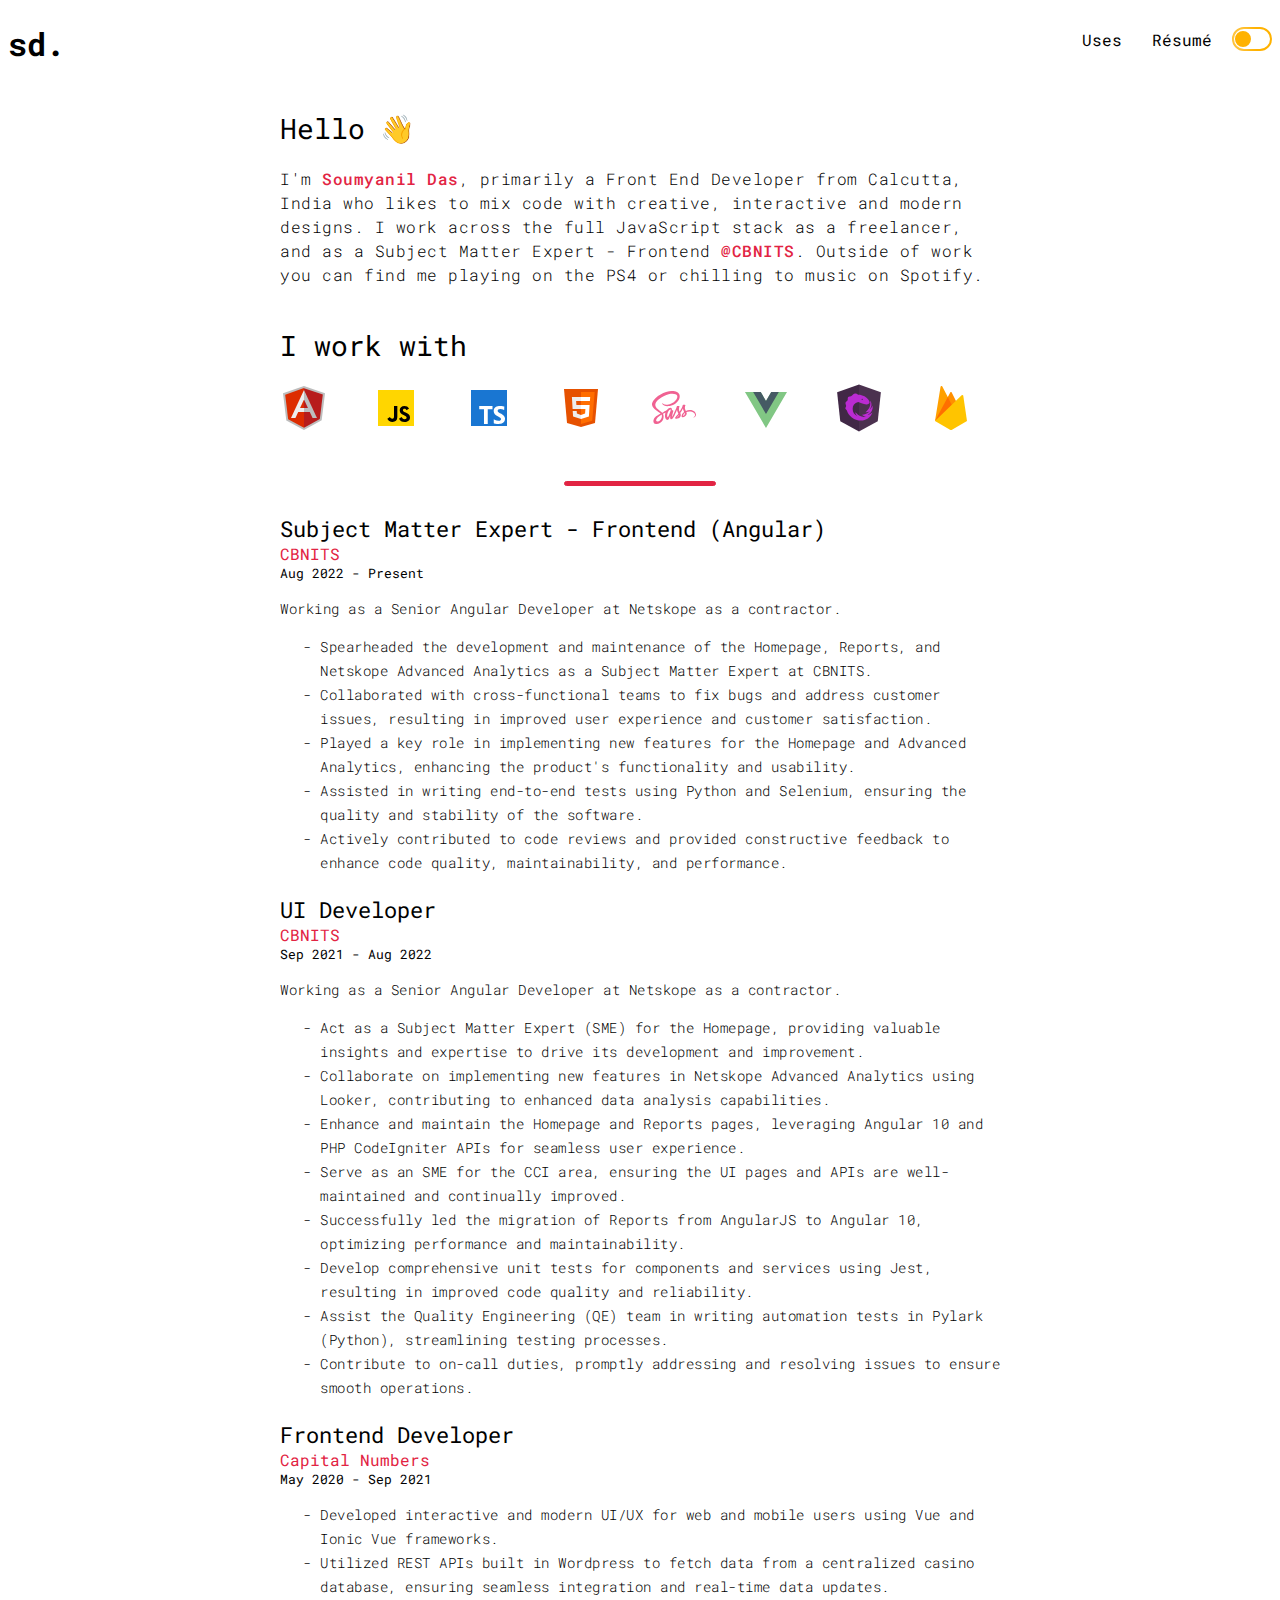
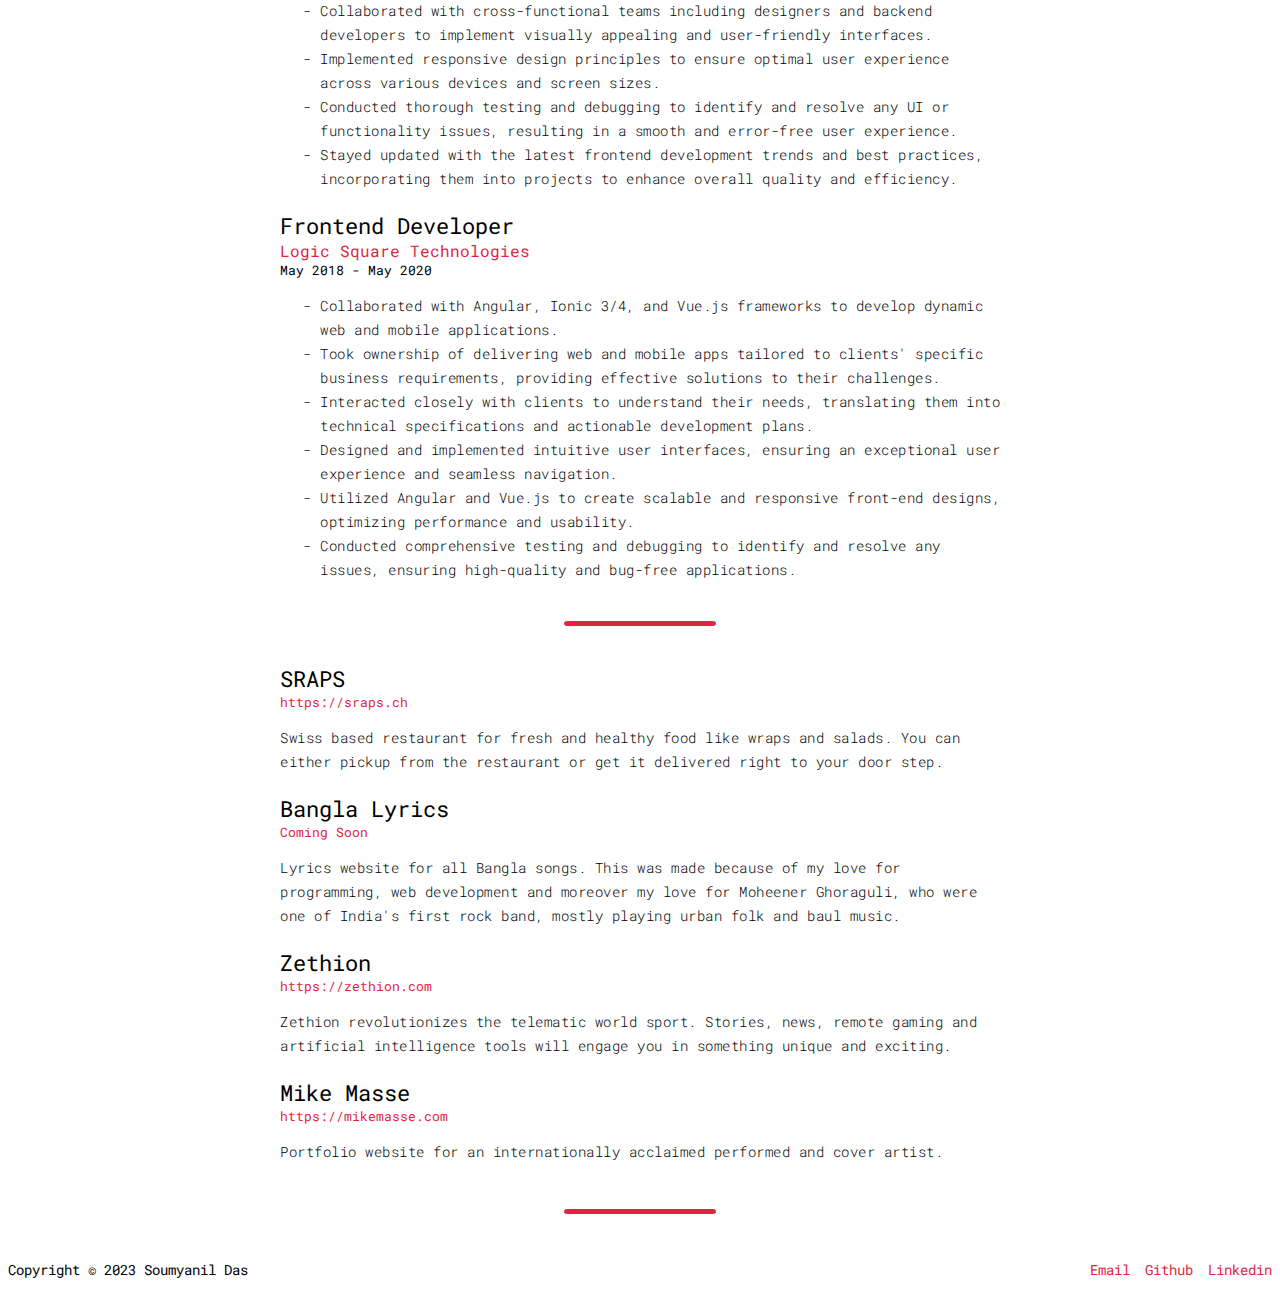
==== commit 0a8edb22: "removed buy-me-coffee popup" ====
--- a/index.html
+++ b/index.html
@@ -187,16 +187,6 @@
         <li><a href="https://www.linkedin.com/in/soumyanil-das/" target="_blank">Linkedin</a></li>
       </ul>
     </footer>
-    <div class="buy-me-coffee-widget">
-      <div class="buy-me-coffee">
-        <a href="https://www.buymeacoffee.com/soumyanil" target="_blank" rel="nofollow" class="coffee-cup">
-          <img src="./img/coffee-cup.svg" alt="coffee-cup">
-        </a>
-        <div class="buy-me-coffee-text">
-          Thank you for visiting. You can now buy me a coffee.
-        </div>
-      </div>
-    </div>
   </div>
   <script src="js/main.min.js"></script>
 </body>
